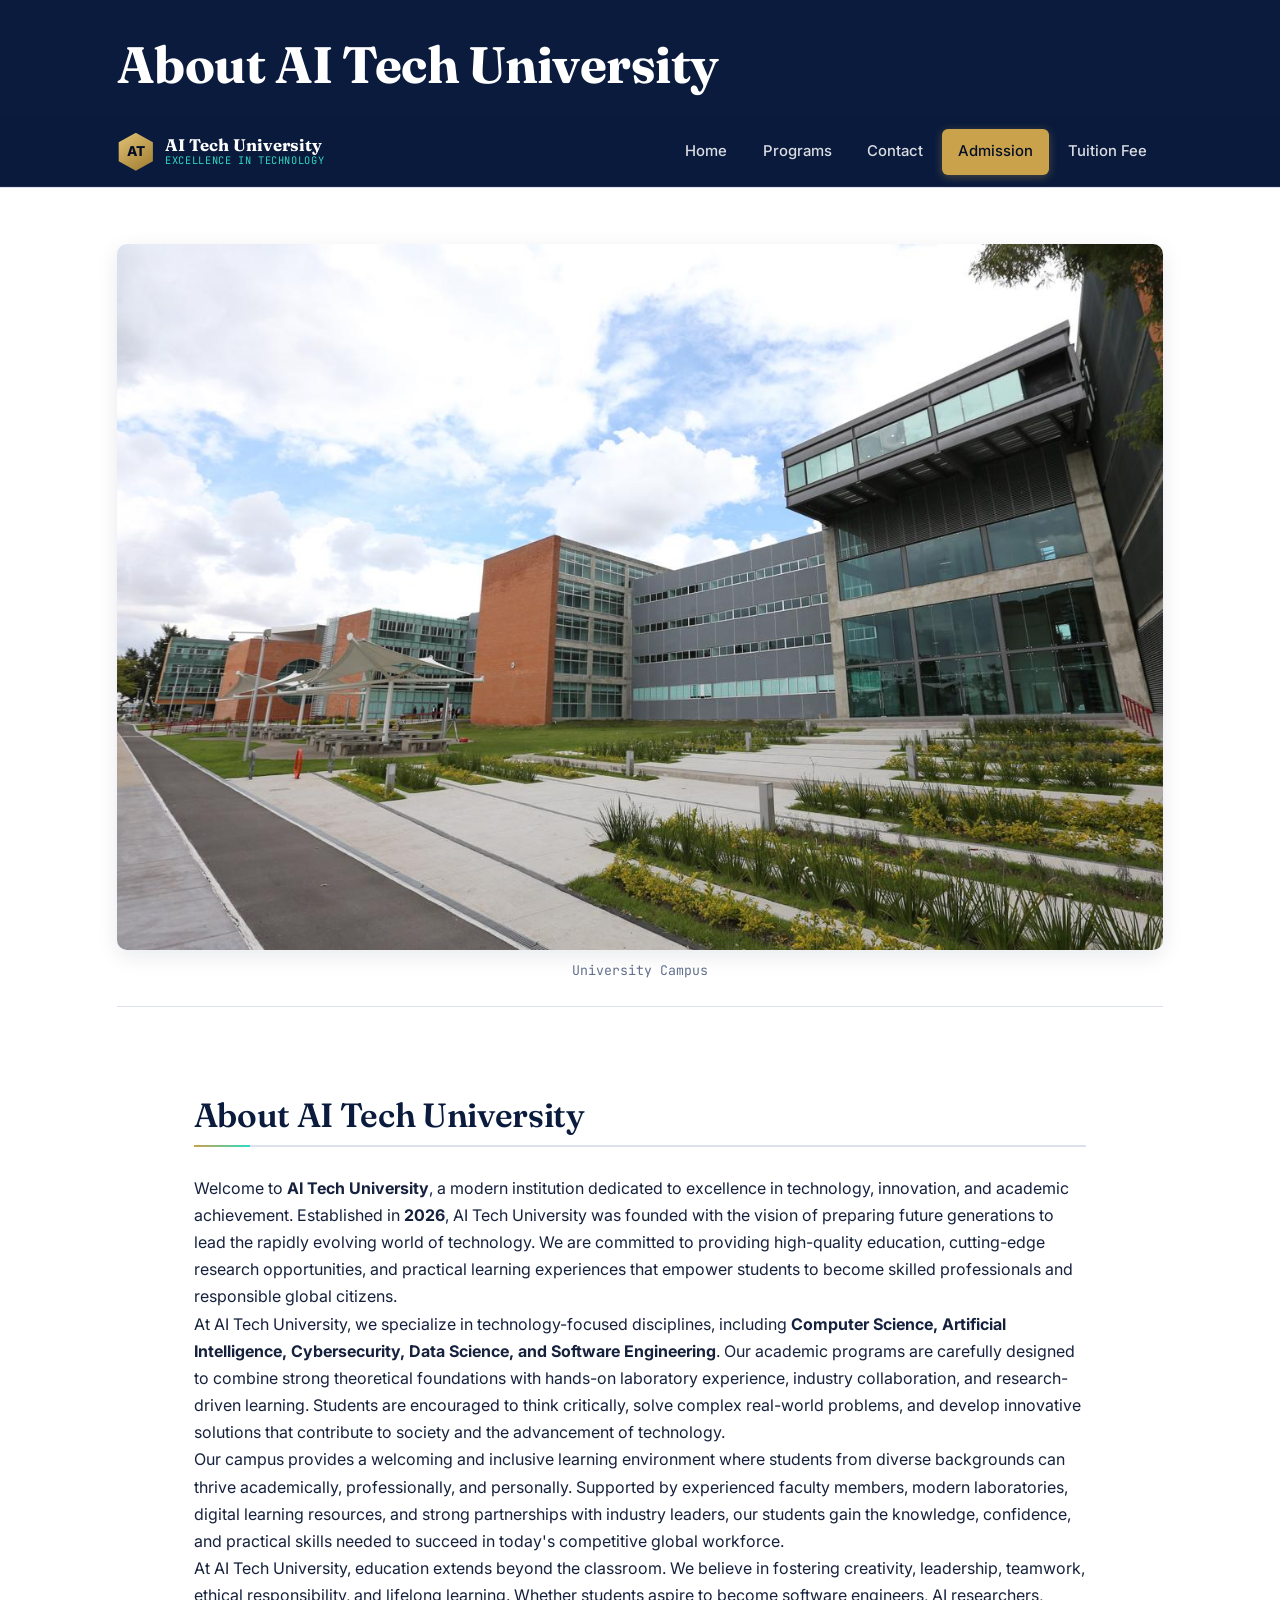
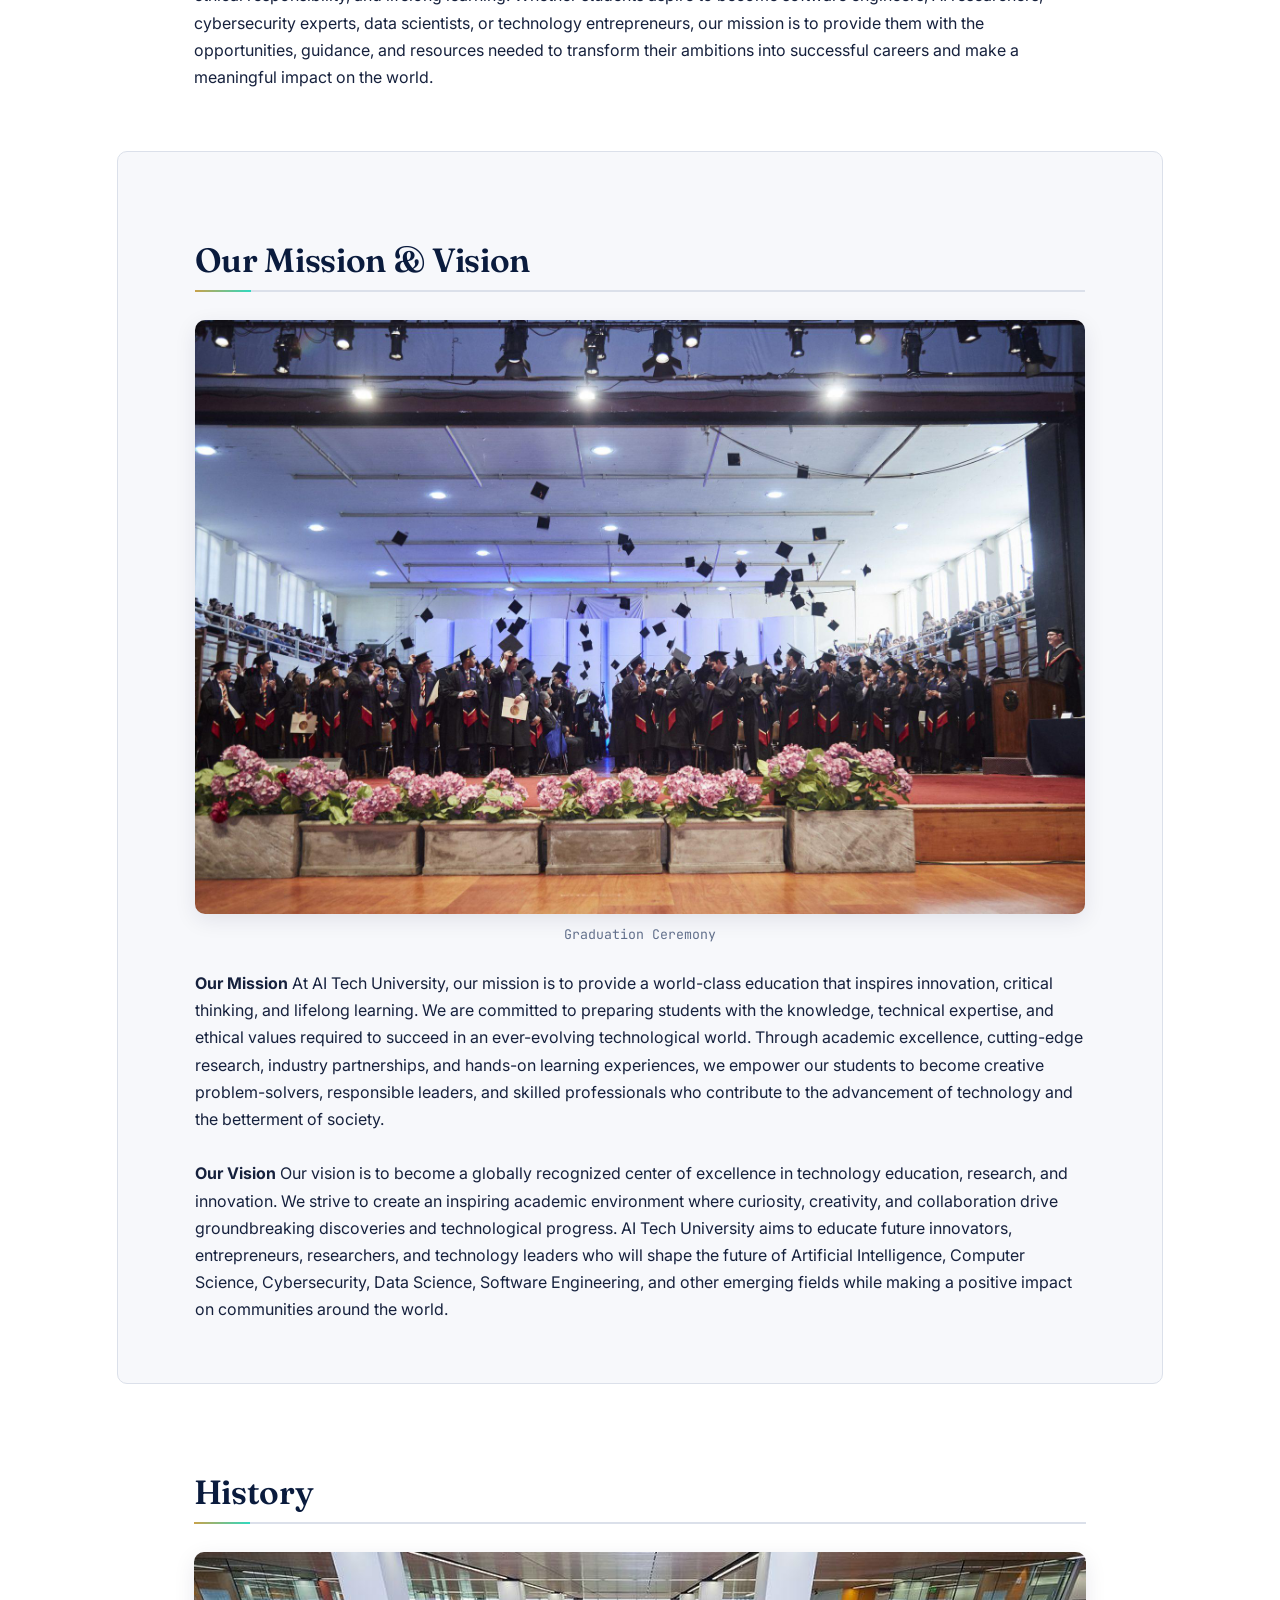
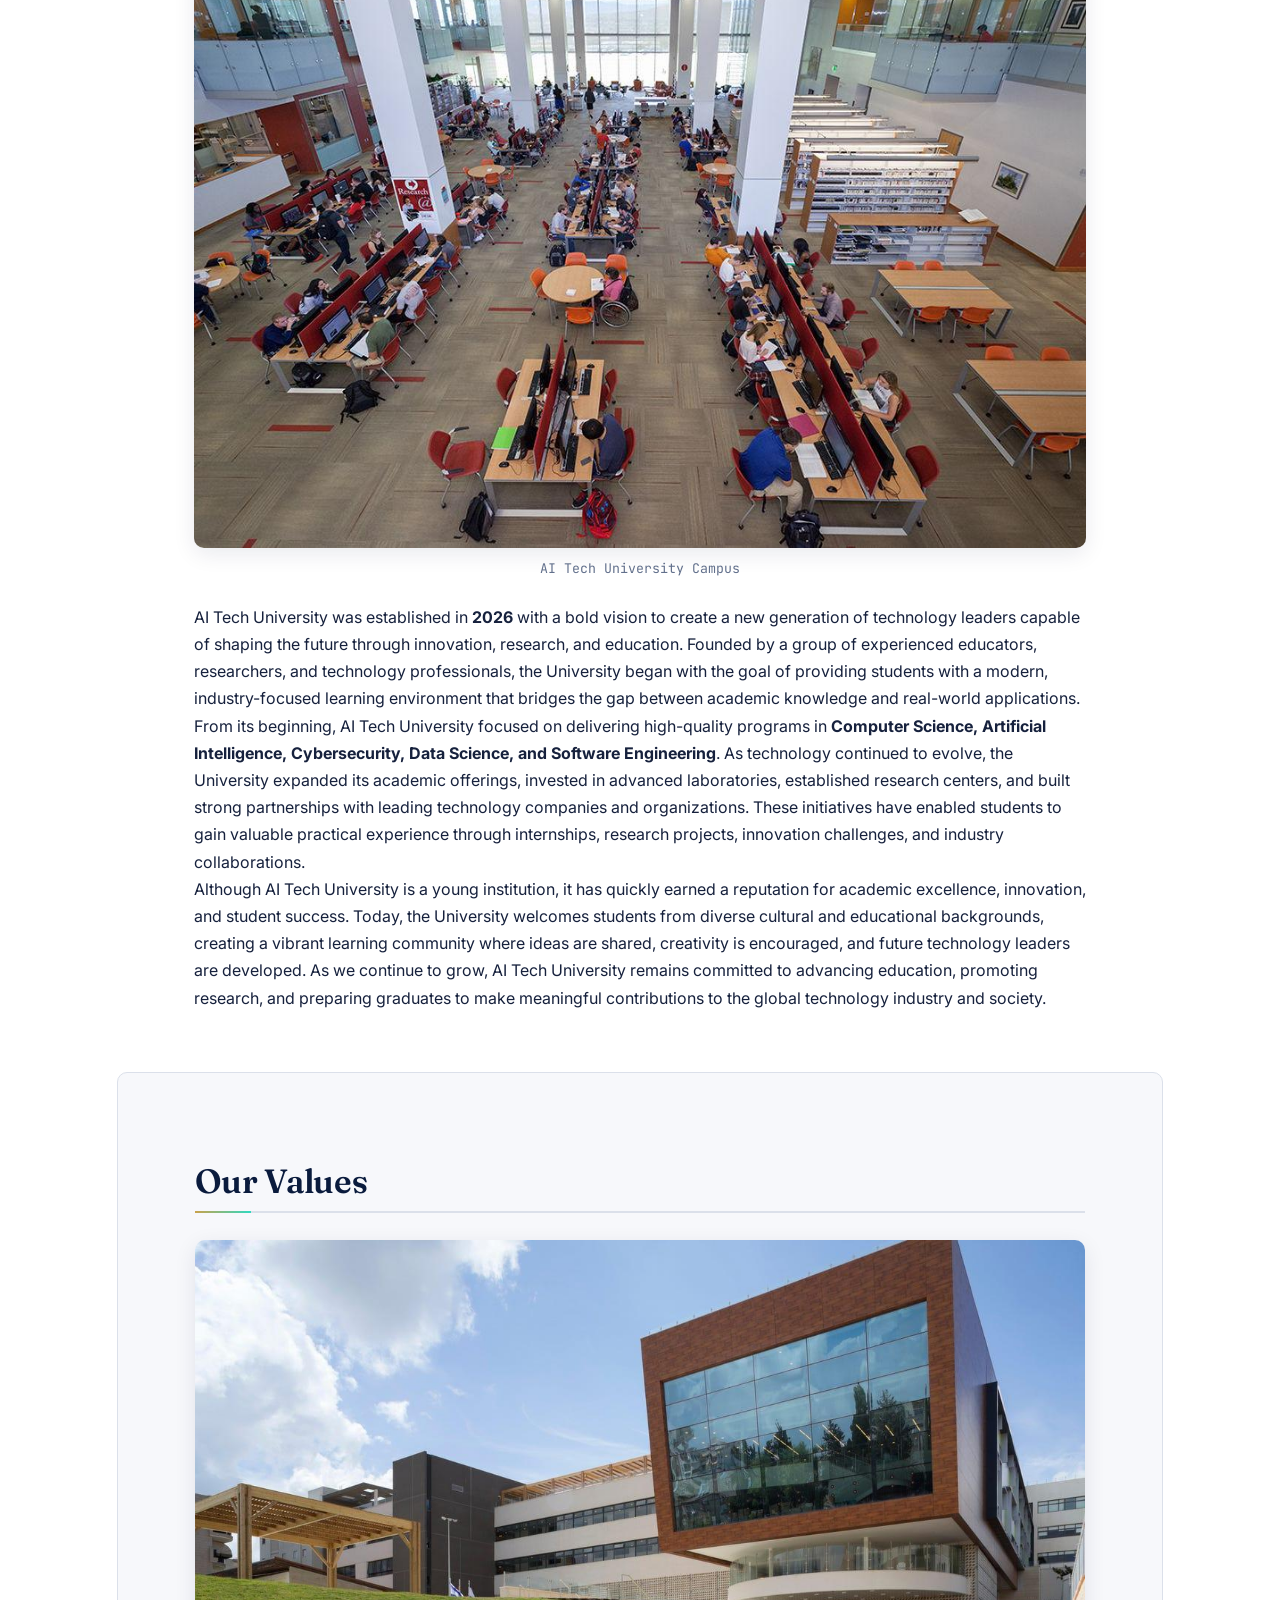
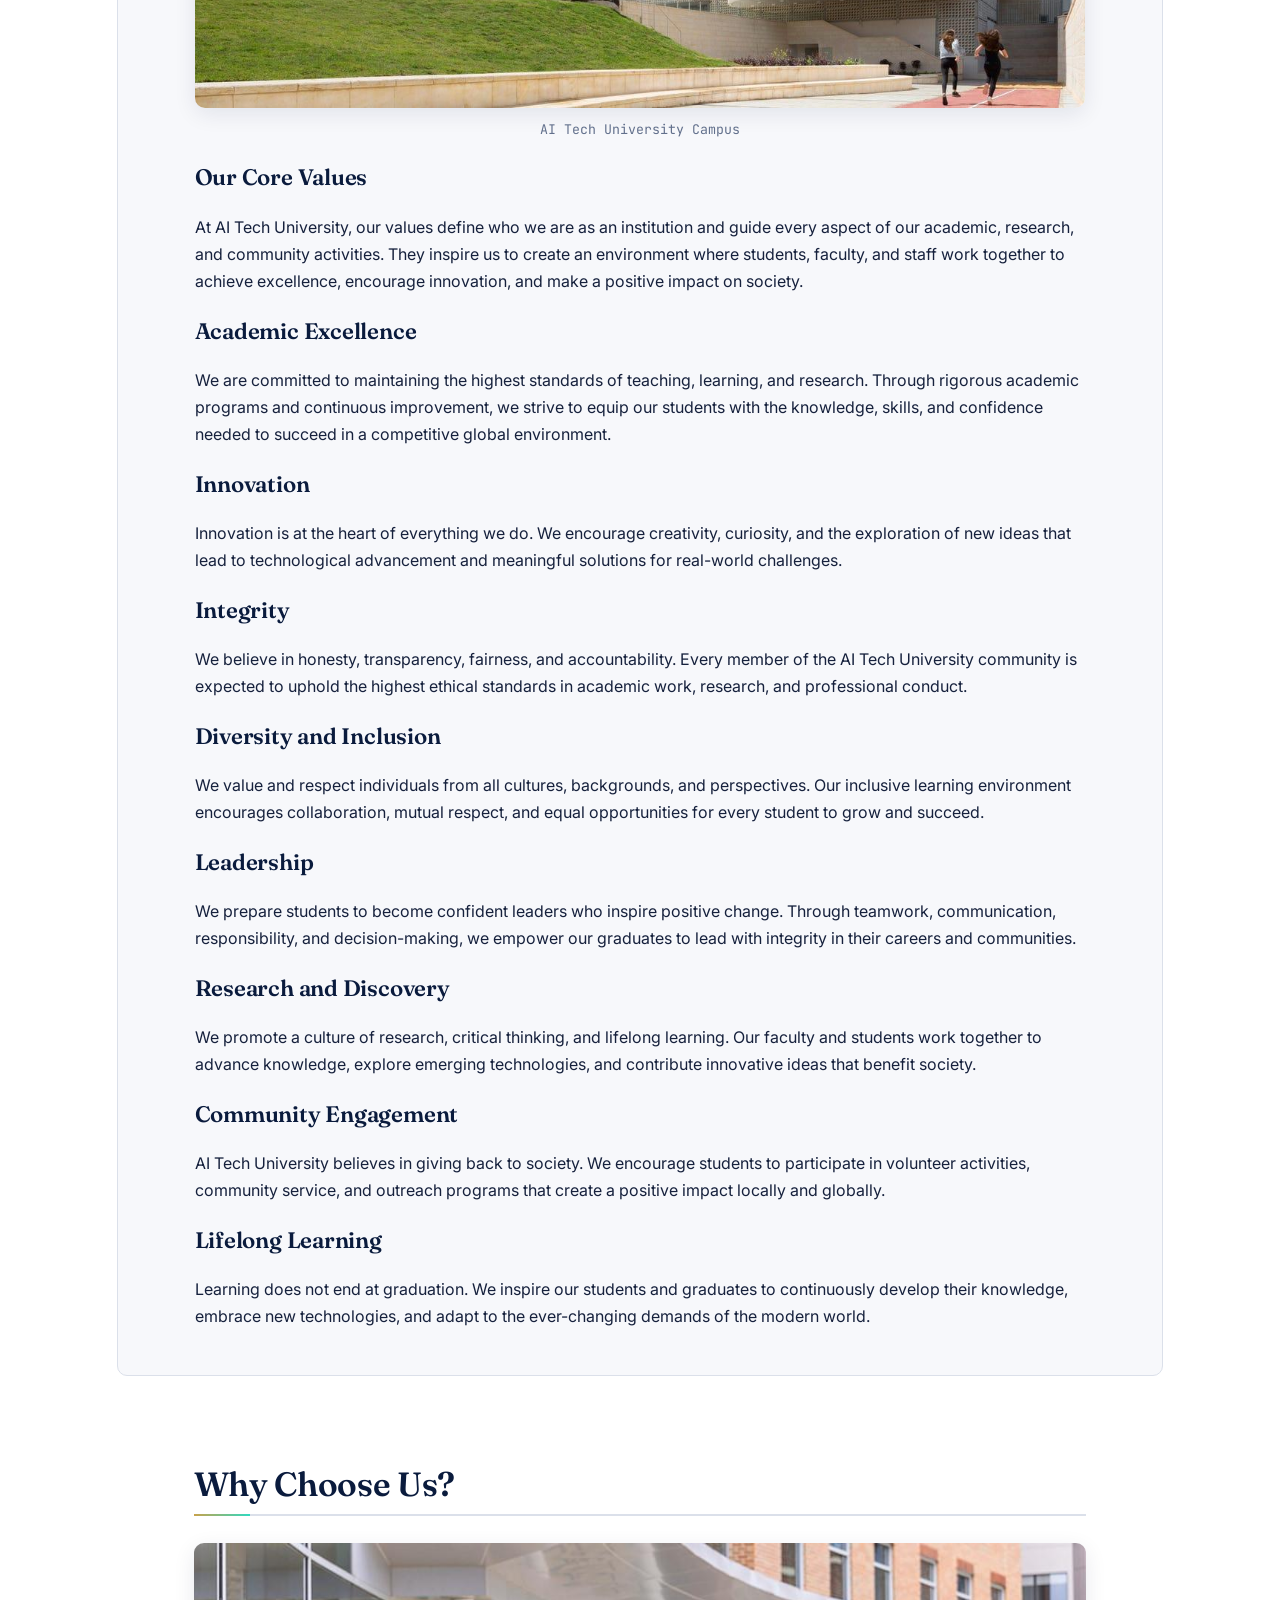
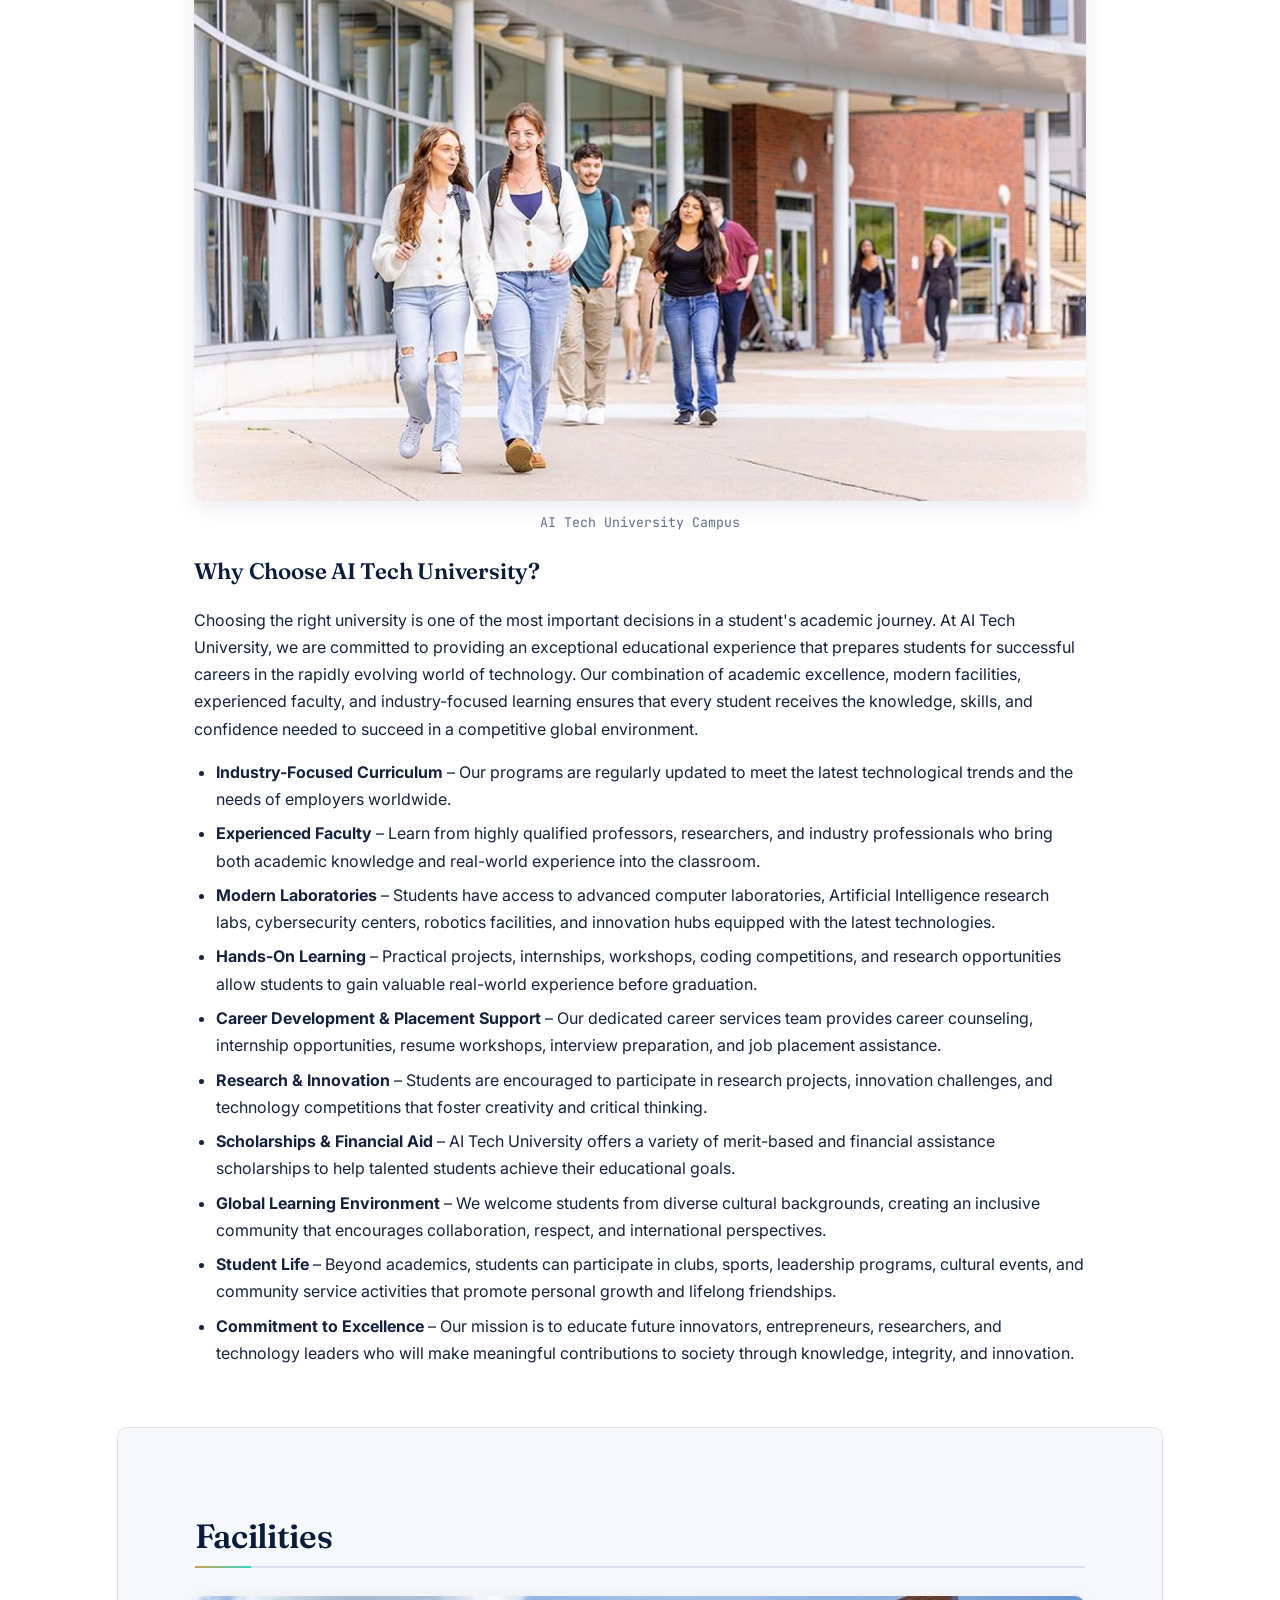
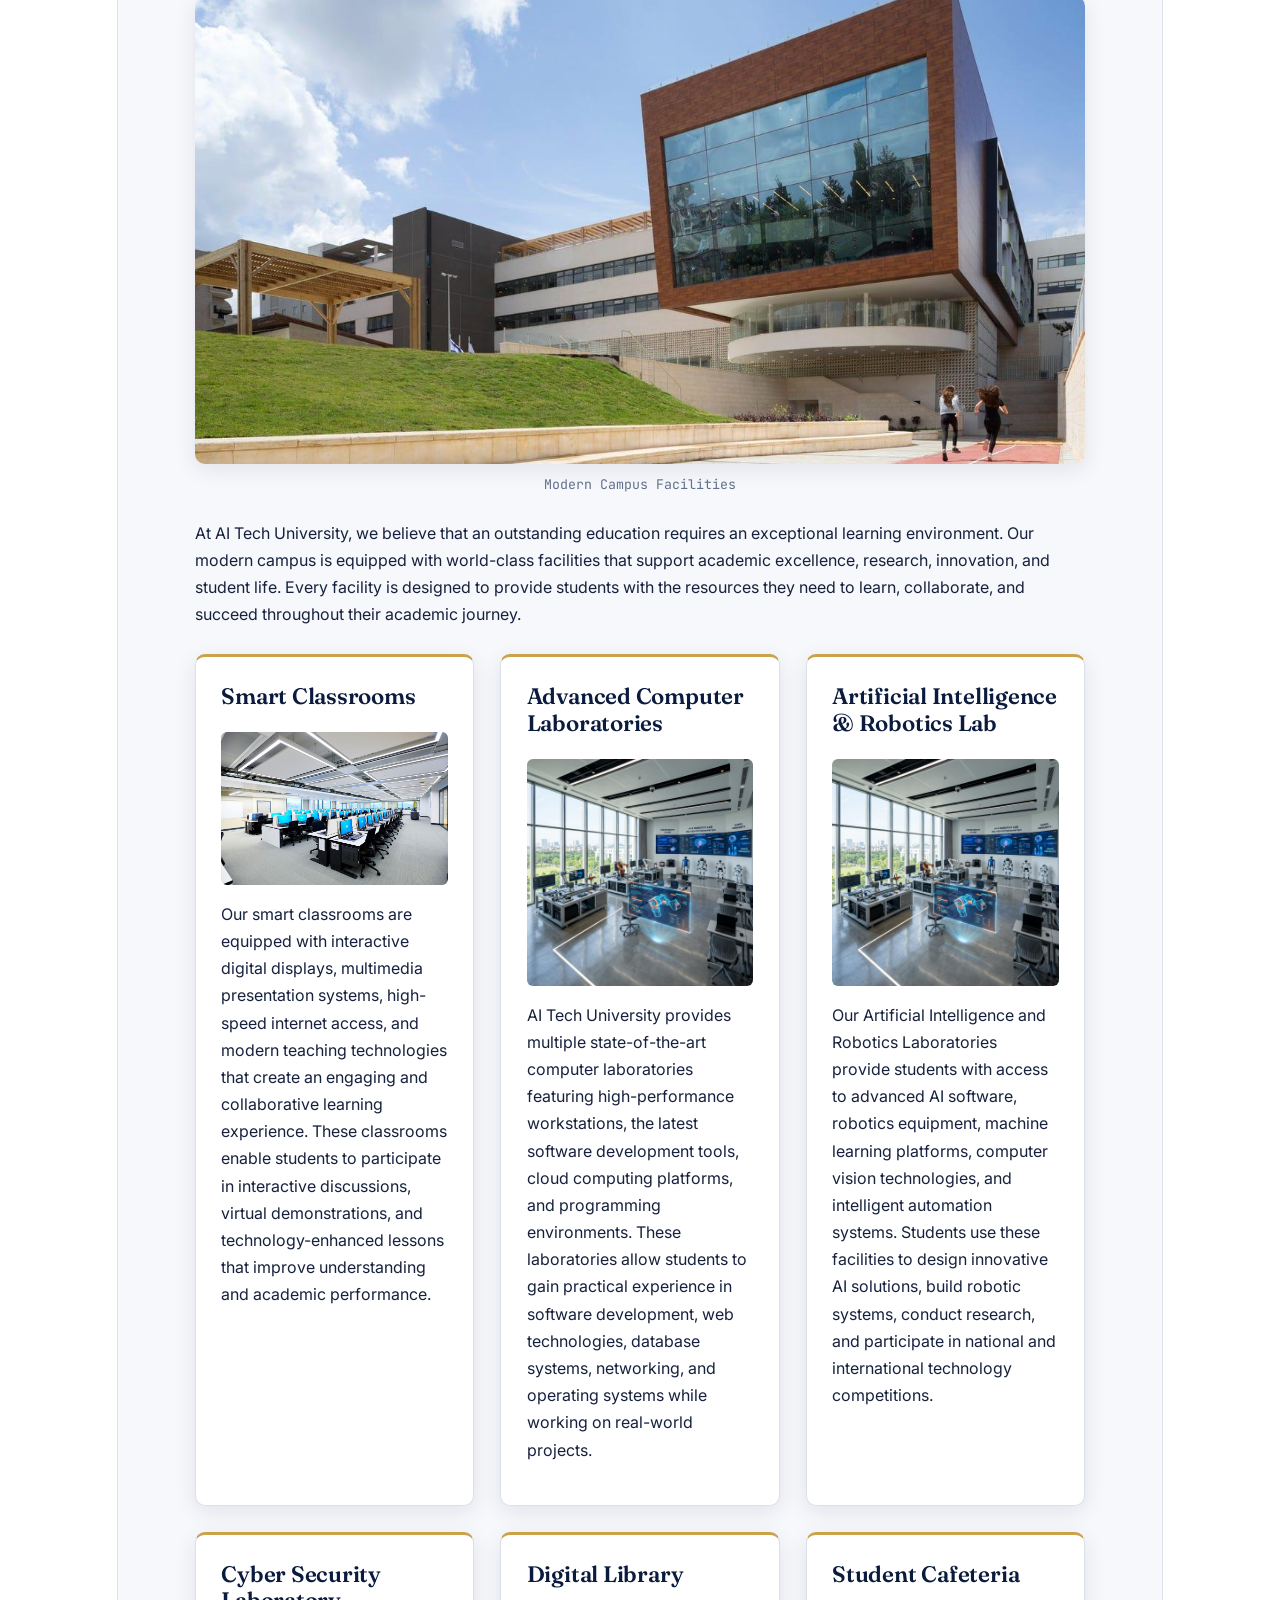
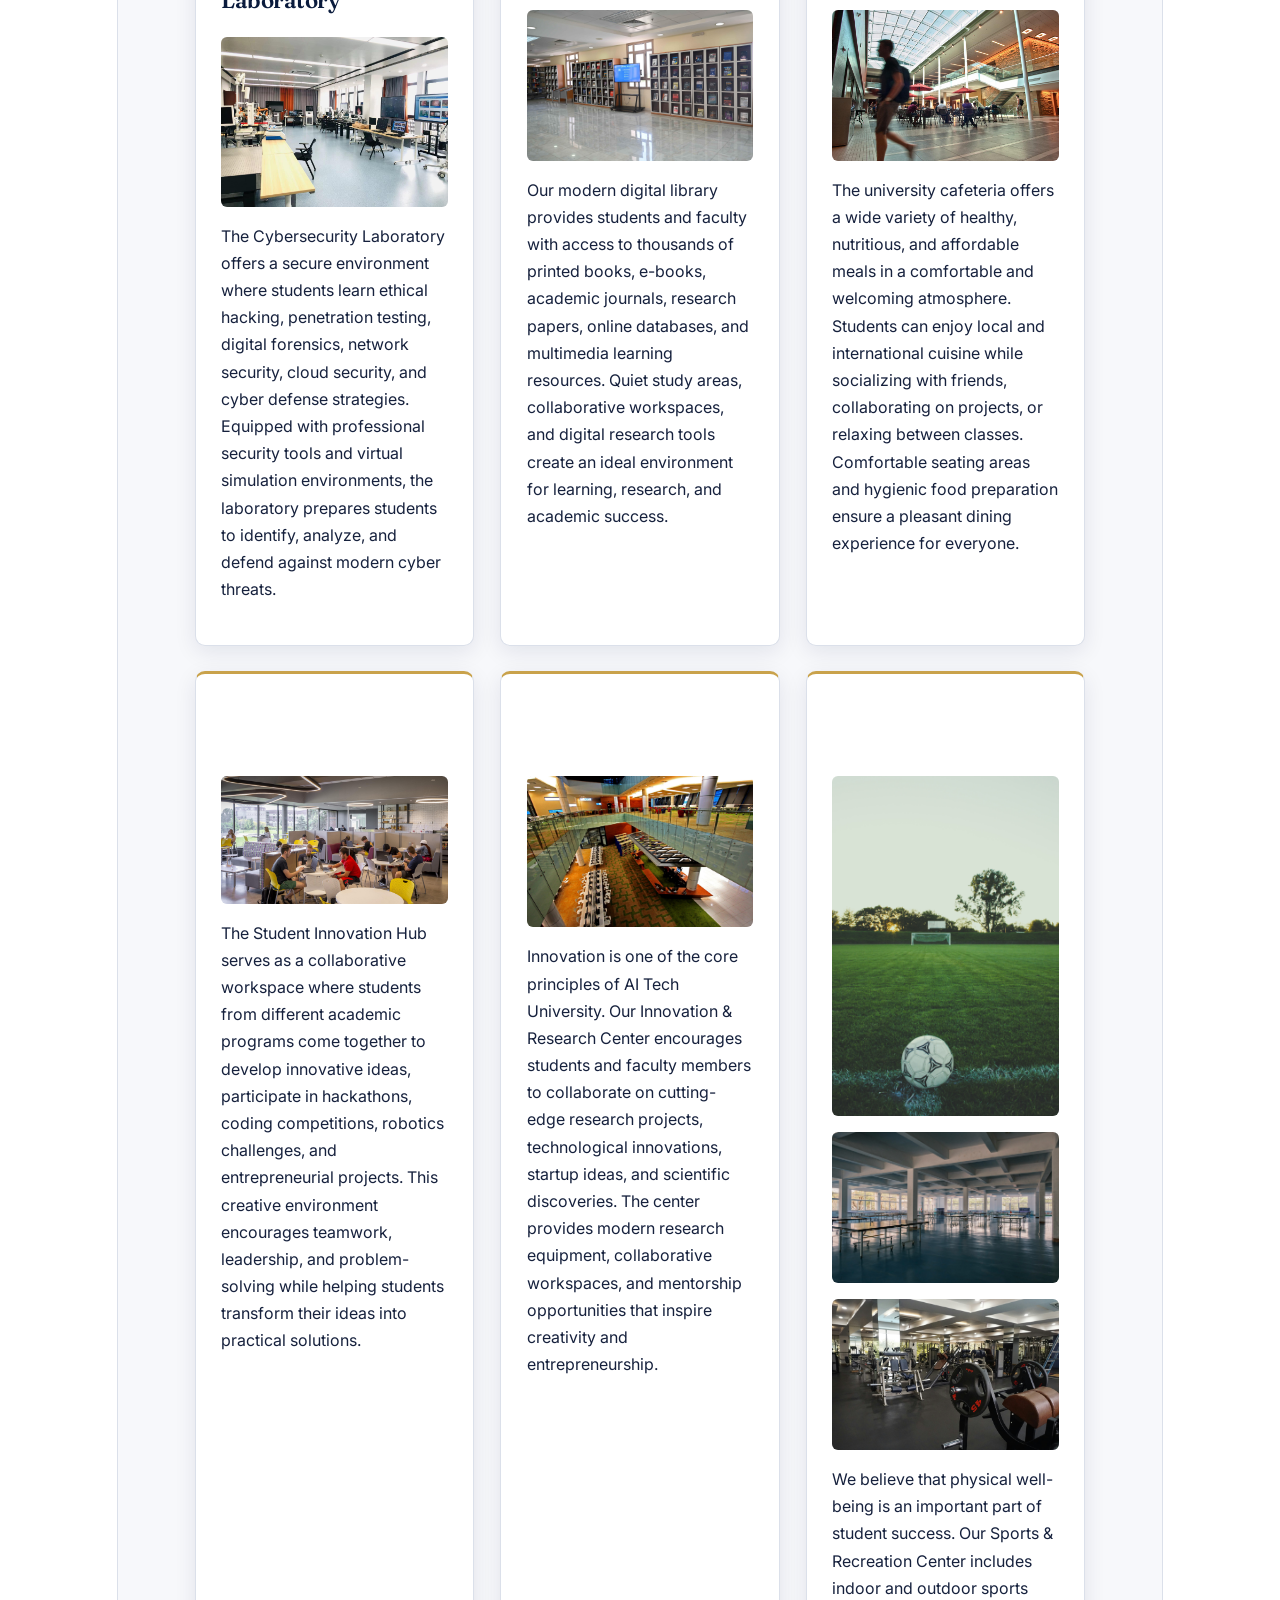
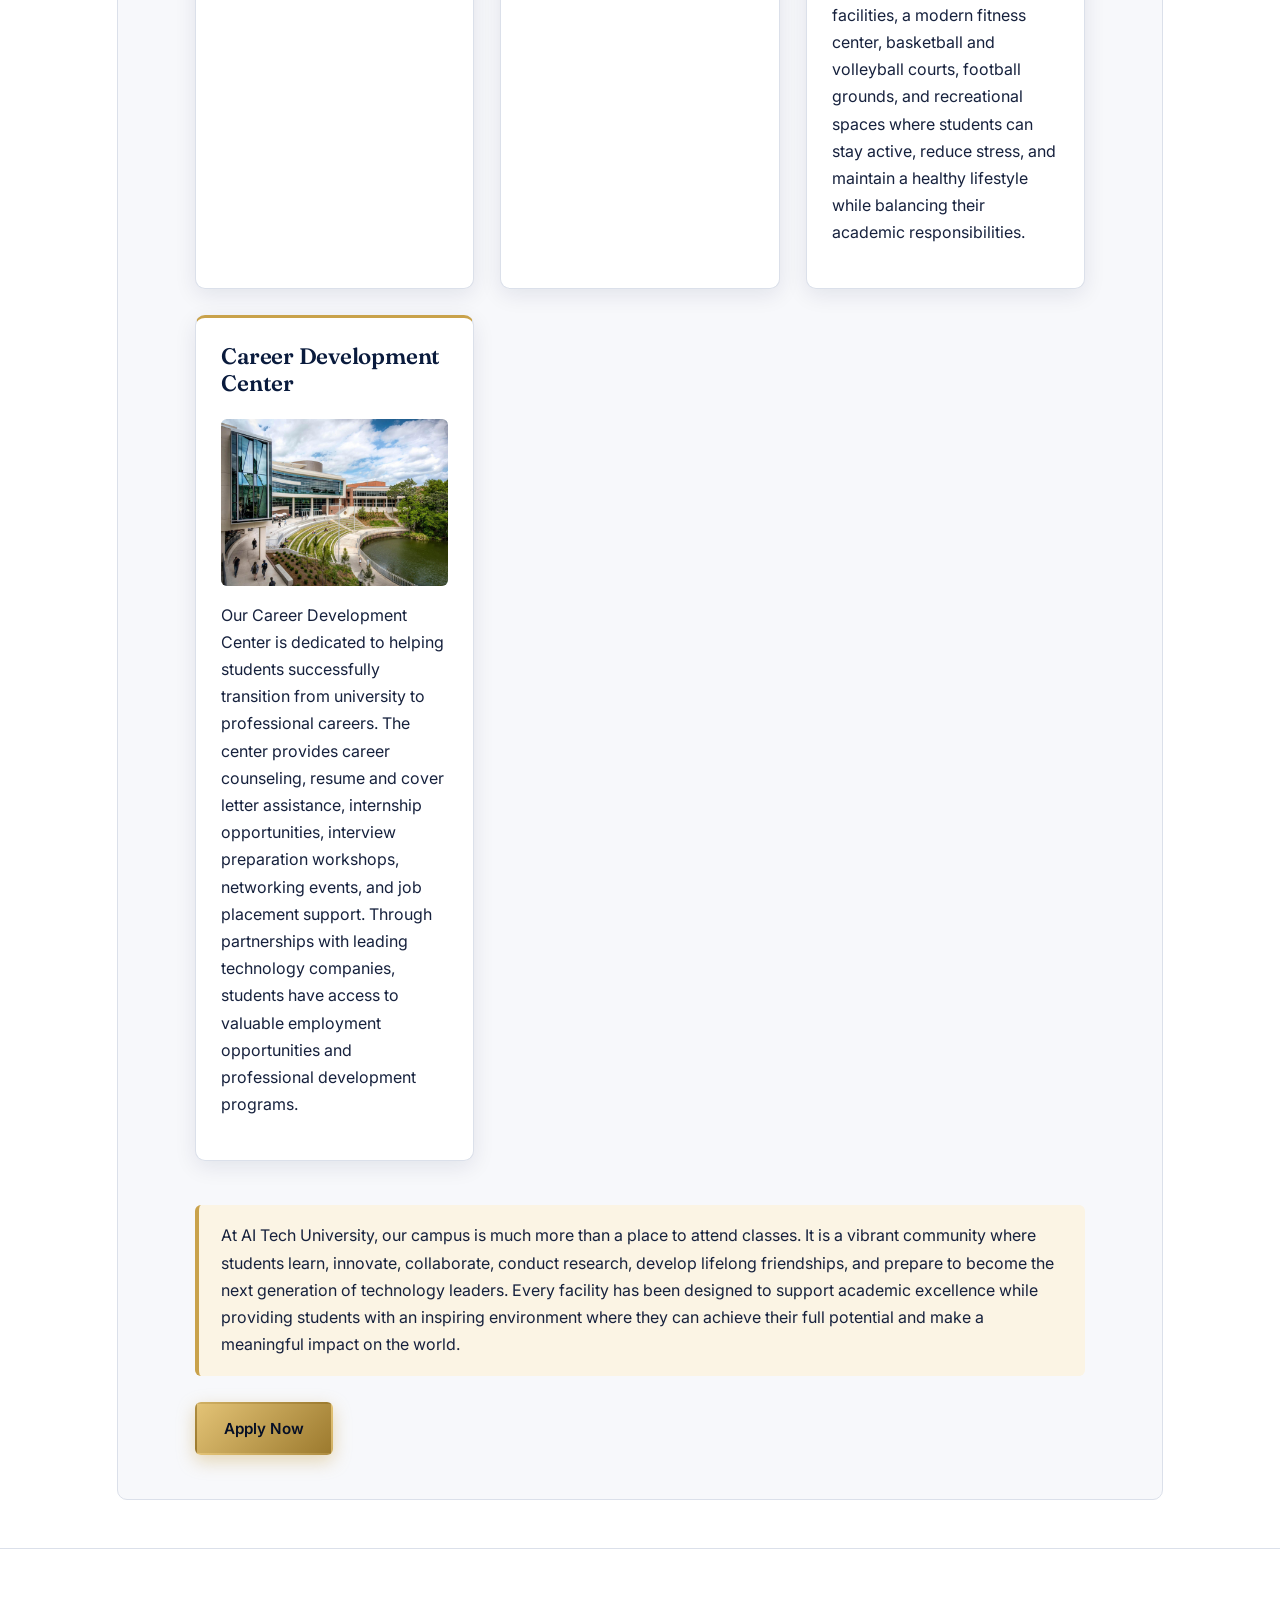
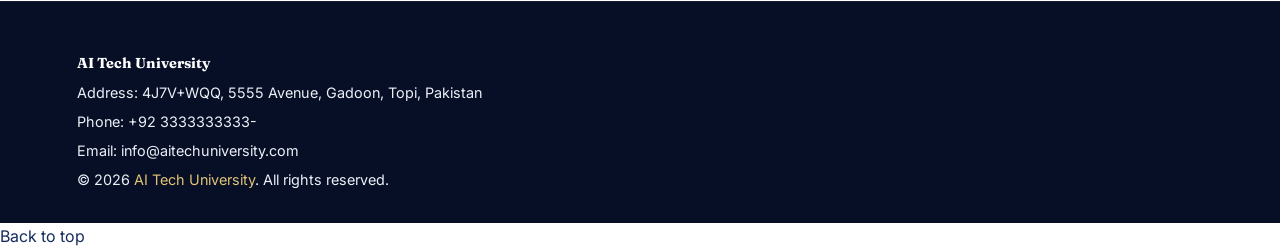
==== about.html @ 508f0009 "Initial AI Tech University website" ====
<!DOCTYPE html>
<html lang="en">
<head>
    <meta charset="UTF-8">
    <meta name="viewport" content="width=device-width, initial-scale=1.0">
    <title>About AI Tech University</title>
    <link rel="icon" href="logo.png">
    <link rel="stylesheet" href="main.css">
    <link rel="preconnect" href="https://fonts.googleapis.com">
</head>
<body id="top">
<header class="site-header">
    <h1>
     About AI Tech University
    </h1>
    <nav class="navbar">
     <ul class="nav-links">
        <li><a href="index.html">Home</a></li>
        <li><a href="programs.html">Programs</a></li>
        <li><a href="contact.html">Contact</a></li>
        <li><a href="admission.html">Admission</a></li>
        <li><a href="tuitionfee.html">Tuition Fee</a></li>
    </ul>
    </nav>
    </header>
    <hr>
    <main>
        <figure class="img-card">
    <img src="img/about1.jpg" alt="About AI Tech University" width="600" height="400" loading="lazy">
    <figcaption>University Campus</figcaption>
    </figure>
    <hr>
<section class="about-section">
    <h2>About AI Tech University</h2>
    <p>
Welcome to <strong>AI Tech University</strong>, a modern institution dedicated to excellence in technology, innovation, and academic achievement. Established in <strong>2026</strong>, AI Tech University was founded with the vision of preparing future generations to lead the rapidly evolving world of technology. We are committed to providing high-quality education, cutting-edge research opportunities, and practical learning experiences that empower students to become skilled professionals and responsible global citizens.
<br>
At AI Tech University, we specialize in technology-focused disciplines, including <strong>Computer Science, Artificial Intelligence, Cybersecurity, Data Science, and Software Engineering</strong>. Our academic programs are carefully designed to combine strong theoretical foundations with hands-on laboratory experience, industry collaboration, and research-driven learning. Students are encouraged to think critically, solve complex real-world problems, and develop innovative solutions that contribute to society and the advancement of technology.
<br>
Our campus provides a welcoming and inclusive learning environment where students from diverse backgrounds can thrive academically, professionally, and personally. Supported by experienced faculty members, modern laboratories, digital learning resources, and strong partnerships with industry leaders, our students gain the knowledge, confidence, and practical skills needed to succeed in today's competitive global workforce.
<br>
At AI Tech University, education extends beyond the classroom. We believe in fostering creativity, leadership, teamwork, ethical responsibility, and lifelong learning. Whether students aspire to become software engineers, AI researchers, cybersecurity experts, data scientists, or technology entrepreneurs, our mission is to provide them with the opportunities, guidance, and resources needed to transform their ambitions into successful careers and make a meaningful impact on the world.

    </p>
</section>
<section class="about-section alt">
<h2>Our Mission & Vision</h2>
<figure class="img-card">
    <img src="img/about5.jpg" alt="Mission&Vision Image" width="600" height="400" loading="lazy">
    <figcaption>Graduation Ceremony</figcaption>
</figure>
<p>


<strong>Our Mission</strong>

At AI Tech University, our mission is to provide a world-class education that inspires innovation, critical thinking, and lifelong learning. We are committed to preparing students with the knowledge, technical expertise, and ethical values required to succeed in an ever-evolving technological world. Through academic excellence, cutting-edge research, industry partnerships, and hands-on learning experiences, we empower our students to become creative problem-solvers, responsible leaders, and skilled professionals who contribute to the advancement of technology and the betterment of society.
<br>
<br>

<strong>Our Vision</strong>

Our vision is to become a globally recognized center of excellence in technology education, research, and innovation. We strive to create an inspiring academic environment where curiosity, creativity, and collaboration drive groundbreaking discoveries and technological progress. AI Tech University aims to educate future innovators, entrepreneurs, researchers, and technology leaders who will shape the future of Artificial Intelligence, Computer Science, Cybersecurity, Data Science, Software Engineering, and other emerging fields while making a positive impact on communities around the world.

</p>
</section><section class="about-section"><h2>History</h2>
<figure class="img-card">
    <img src="img/about2.jpg" alt="History Image" width="600" height="400" loading="lazy">
    <figcaption>AI Tech University Campus</figcaption>
</figure>
<p>

AI Tech University was established in <strong>2026</strong> with a bold vision to create a new generation of technology leaders capable of shaping the future through innovation, research, and education. Founded by a group of experienced educators, researchers, and technology professionals, the University began with the goal of providing students with a modern, industry-focused learning environment that bridges the gap between academic knowledge and real-world applications.
<br>
From its beginning, AI Tech University focused on delivering high-quality programs in <strong>Computer Science, Artificial Intelligence, Cybersecurity, Data Science, and Software Engineering</strong>. As technology continued to evolve, the University expanded its academic offerings, invested in advanced laboratories, established research centers, and built strong partnerships with leading technology companies and organizations. These initiatives have enabled students to gain valuable practical experience through internships, research projects, innovation challenges, and industry collaborations.
<br>
Although AI Tech University is a young institution, it has quickly earned a reputation for academic excellence, innovation, and student success. Today, the University welcomes students from diverse cultural and educational backgrounds, creating a vibrant learning community where ideas are shared, creativity is encouraged, and future technology leaders are developed. As we continue to grow, AI Tech University remains committed to advancing education, promoting research, and preparing graduates to make meaningful contributions to the global technology industry and society.
</p>
</section><section class="about-section alt"><h2>Our Values</h2>
<figure class="img-card">
    <img src="img/about3.jpg" alt="Values Image" width="600" height="400" loading="lazy">
    <figcaption>AI Tech University Campus</figcaption>
</figure>
    <h3>Our Core Values</h3>

At AI Tech University, our values define who we are as an institution and guide every aspect of our academic, research, and community activities. They inspire us to create an environment where students, faculty, and staff work together to achieve excellence, encourage innovation, and make a positive impact on society.

    <h3>Academic Excellence</h3>

We are committed to maintaining the highest standards of teaching, learning, and research. Through rigorous academic programs and continuous improvement, we strive to equip our students with the knowledge, skills, and confidence needed to succeed in a competitive global environment.

<h3>Innovation</h3>

Innovation is at the heart of everything we do. We encourage creativity, curiosity, and the exploration of new ideas that lead to technological advancement and meaningful solutions for real-world challenges.

<h3>Integrity</h3>

We believe in honesty, transparency, fairness, and accountability. Every member of the AI Tech University community is expected to uphold the highest ethical standards in academic work, research, and professional conduct.

<h3>Diversity and Inclusion</h3>

We value and respect individuals from all cultures, backgrounds, and perspectives. Our inclusive learning environment encourages collaboration, mutual respect, and equal opportunities for every student to grow and succeed.

<h3>Leadership</h3>

We prepare students to become confident leaders who inspire positive change. Through teamwork, communication, responsibility, and decision-making, we empower our graduates to lead with integrity in their careers and communities.

<h3>Research and Discovery</h3>

We promote a culture of research, critical thinking, and lifelong learning. Our faculty and students work together to advance knowledge, explore emerging technologies, and contribute innovative ideas that benefit society.

<h3>Community Engagement</h3>

AI Tech University believes in giving back to society. We encourage students to participate in volunteer activities, community service, and outreach programs that create a positive impact locally and globally.

<h3>Lifelong Learning</h3>

Learning does not end at graduation. We inspire our students and graduates to continuously develop their knowledge, embrace new technologies, and adapt to the ever-changing demands of the modern world.
</section><section class="about-section"><h2>Why Choose Us?</h2>
<figure class="img-card">
    <img src="img/about.jpg" alt="Why Choose Us Image" width="600" height="400" loading="lazy">
    <figcaption>AI Tech University Campus</figcaption>
</figure>

    <h3>Why Choose AI Tech University?</h3>

Choosing the right university is one of the most important decisions in a student's academic journey. At AI Tech University, we are committed to providing an exceptional educational experience that prepares students for successful careers in the rapidly evolving world of technology. Our combination of academic excellence, modern facilities, experienced faculty, and industry-focused learning ensures that every student receives the knowledge, skills, and confidence needed to succeed in a competitive global environment.
<ul>
    <li><strong>Industry-Focused Curriculum</strong> – Our programs are regularly updated to meet the latest technological trends and the needs of employers worldwide.</li>
    <li><strong>Experienced Faculty</strong> – Learn from highly qualified professors, researchers, and industry professionals who bring both academic knowledge and real-world experience into the classroom.</li>
    <li><strong>Modern Laboratories</strong> – Students have access to advanced computer laboratories, Artificial Intelligence research labs, cybersecurity centers, robotics facilities, and innovation hubs equipped with the latest technologies.</li>

    <li><strong>Hands-On Learning</strong> – Practical projects, internships, workshops, coding competitions, and research opportunities allow students to gain valuable real-world experience before graduation.</li>

    <li><strong>Career Development & Placement Support</strong> – Our dedicated career services team provides career counseling, internship opportunities, resume workshops, interview preparation, and job placement assistance.</li>

    <li><strong>Research & Innovation</strong> – Students are encouraged to participate in research projects, innovation challenges, and technology competitions that foster creativity and critical thinking.</li>

    <li><strong>Scholarships & Financial Aid</strong> – AI Tech University offers a variety of merit-based and financial assistance scholarships to help talented students achieve their educational goals.</li>

    <li><strong>Global Learning Environment</strong> – We welcome students from diverse cultural backgrounds, creating an inclusive community that encourages collaboration, respect, and international perspectives.</li>

    <li><strong>Student Life</strong> – Beyond academics, students can participate in clubs, sports, leadership programs, cultural events, and community service activities that promote personal growth and lifelong friendships.</li>

    <li><strong>Commitment to Excellence</strong> – Our mission is to educate future innovators, entrepreneurs, researchers, and technology leaders who will make meaningful contributions to society through knowledge, integrity, and innovation.</li>
</ul>

</section><section class="about-section alt"><h2>Facilities</h2>
<figure class="img-card">
    <img src="img/about3.jpg" alt="University Facilities" width="600" height="400" loading="lazy">
    <figcaption>Modern Campus Facilities</figcaption>
</figure>
<p>
At AI Tech University, we believe that an outstanding education requires an exceptional learning environment. Our modern campus is equipped with world-class facilities that support academic excellence, research, innovation, and student life. Every facility is designed to provide students with the resources they need to learn, collaborate, and succeed throughout their academic journey.</p>
<div class="facility-grid">
<div class="facility-card">
<h3>Smart Classrooms</h3>
<img src="image/f1.jpg" alt="Smart Classrooms" width="500" height="333" loading="lazy">
<p>
Our smart classrooms are equipped with interactive digital displays, multimedia presentation systems, high-speed internet access, and modern teaching technologies that create an engaging and collaborative learning experience. These classrooms enable students to participate in interactive discussions, virtual demonstrations, and technology-enhanced lessons that improve understanding and academic performance.
</p>
</div>
<div class="facility-card">
<h3>Advanced Computer Laboratories</h3>
<img src="image/f3.jpg" alt="Advanced Computer Laboratories" width="500" height="333" loading="lazy">
<p>
    AI Tech University provides multiple state-of-the-art computer laboratories featuring high-performance workstations, the latest software development tools, cloud computing platforms, and programming environments. These laboratories allow students to gain practical experience in software development, web technologies, database systems, networking, and operating systems while working on real-world projects.
</p>
</div>
<div class="facility-card">
<h3>Artificial Intelligence &amp; Robotics Lab</h3>
<img src="image/f3.jpg" alt="Artificial Intelligence & Robotics Lab" width="500" height="333" loading="lazy">
<p>
    Our Artificial Intelligence and Robotics Laboratories provide students with access to advanced AI software, robotics equipment, machine learning platforms, computer vision technologies, and intelligent automation systems. Students use these facilities to design innovative AI solutions, build robotic systems, conduct research, and participate in national and international technology competitions.
</p>
</div>
<div class="facility-card">
<h3>Cyber Security Laboratory</h3>
<img src="image/f7.jpg" alt="Cyber Security Laboratory" width="500" height="333" loading="lazy">
<p>
    The Cybersecurity Laboratory offers a secure environment where students learn ethical hacking, penetration testing, digital forensics, network security, cloud security, and cyber defense strategies. Equipped with professional security tools and virtual simulation environments, the laboratory prepares students to identify, analyze, and defend against modern cyber threats.
</p>
</div>
<div class="facility-card">
<h3>Digital Library</h3>
<img src="image/f6.jpg" alt="Digital Library" width="500" height="333" loading="lazy">
<p>
    Our modern digital library provides students and faculty with access to thousands of printed books, e-books, academic journals, research papers, online databases, and multimedia learning resources. Quiet study areas, collaborative workspaces, and digital research tools create an ideal environment for learning, research, and academic success.
</p>
</div>
<div class="facility-card">
<h3>Student Cafeteria</h3>
<img src="image/f8.jpg" alt="Student Cafeteria" width="500"
height="333" loading="lazy">
<p>
    The university cafeteria offers a wide variety of healthy, nutritious, and affordable meals in a comfortable and welcoming atmosphere. Students can enjoy local and international cuisine while socializing with friends, collaborating on projects, or relaxing between classes. Comfortable seating areas and hygienic food preparation ensure a pleasant dining experience for everyone.
</p>
</div>
<div class="facility-card">
<h3>Student Innovation Hub</h3>
<img src="image/f4.jpg" alt="Student Innovation Hub" width="500"
height="333" loading="lazy">
<p>
    The Student Innovation Hub serves as a collaborative workspace where students from different academic programs come together to develop innovative ideas, participate in hackathons, coding competitions, robotics challenges, and entrepreneurial projects. This creative environment encourages teamwork, leadership, and problem-solving while helping students transform their ideas into practical solutions.
</p>
</div>
<div class="facility-card">
<h3>Innovation & Research Hub</h3>
<img src="image/f2.jpg" alt="Innovation & Research Hub" width="500"
height="333" loading="lazy">
<p>
    Innovation is one of the core principles of AI Tech University. Our Innovation & Research Center encourages students and faculty members to collaborate on cutting-edge research projects, technological innovations, startup ideas, and scientific discoveries. The center provides modern research equipment, collaborative workspaces, and mentorship opportunities that inspire creativity and entrepreneurship.
</p>
</div>
<div class="facility-card">
<h3>Sports & Recreation Center</h3>
<img src="image/football.jpg" alt="Sports & Recreation Center - Indoor Courts" width="400" height="225" loading="lazy">
<img src="image/gym.jpg" alt="Sports & Recreation Center - Fitness Area" width="400" height="225" loading="lazy">
<img src="image/swim.jpg" alt="Sports & Recreation Center" width="400" height="225" loading="lazy">
<p>
    We believe that physical well-being is an important part of student success. Our Sports & Recreation Center includes indoor and outdoor sports facilities, a modern fitness center, basketball and volleyball courts, football grounds, and recreational spaces where students can stay active, reduce stress, and maintain a healthy lifestyle while balancing their academic responsibilities.
</p>
</div>
<div class="facility-card">
<h3>
    Career Development Center
</h3>
<img src="image/f5.jpg" alt="Career Development Center" width="500" height="333" loading="lazy">
<p>
    Our Career Development Center is dedicated to helping students successfully transition from university to professional careers. The center provides career counseling, resume and cover letter assistance, internship opportunities, interview preparation workshops, networking events, and job placement support. Through partnerships with leading technology companies, students have access to valuable employment opportunities and professional development programs.
</p>
</div>
</div>
<p class="facilities-closing">
At AI Tech University, our campus is much more than a place to attend classes. It is a vibrant community where students learn, innovate, collaborate, conduct research, develop lifelong friendships, and prepare to become the next generation of technology leaders. Every facility has been designed to support academic excellence while providing students with an inspiring environment where they can achieve their full potential and make a meaningful impact on the world.
</p>
<a href="admission.html" class="btn btn-primary">Apply Now</a>
</section></main>
<hr>
<footer class="site-footer">
        <p><strong>AI Tech University</strong></p>

        <p>Address: 4J7V+WQQ, 5555 Avenue, Gadoon, Topi, Pakistan</p>
        <p>Phone: +92 3333333333-</p>
        <p>Email: info@aitechuniversity.com</p>
        <p>&copy; 2026 <a href="about.html" target="_blank">AI Tech University</a>. All rights reserved.</p>
    </footer>
    <a href="#top">Back to top</a>
    <script src="script.js"></script>
</body>
</html>
---- main.css ----
/* ═══════════════════════════════════════════════
   AI TECH UNIVERSITY — main.css
   Redesign pass: same classes, new visual language.
   Concept: "campus meets terminal" — an academic
   institution that happens to run on code. Deep ink
   navy + warm brass gold (credibility, tradition) with
   a single cool signal-teal accent (the "tech" voice),
   serif display type for gravitas + clean sans body +
   monospace for anything data/technical.
═══════════════════════════════════════════════ */

@import url('https://fonts.googleapis.com/css2?family=Fraunces:opsz,wght@9..144,500;9..144,600;9..144,700&family=Inter:wght@400;500;600;700;800&family=JetBrains+Mono:wght@400;500;600&display=swap');

/* ---------- Variables ---------- */
:root {
  --navy: #0A1B3D;
  --navy-mid: #142B5C;
  --navy-dark: #060F26;
  --gold: #C9A24B;
  --gold-bright: #E3C376;
  --gold-dark: #9C7A2E;
  --tech: #2FD9C0;
  --tech-dark: #1CA893;
  --white: #ffffff;
  --gray-50: #F7F8FB;
  --gray-100: #ECEFF6;
  --gray-200: #DBE0EA;
  --gray-500: #62708C;
  --gray-700: #313E5C;
  --text: #16213D;
  --radius: 10px;
  --radius-sm: 6px;
  --shadow: 0 6px 22px rgba(10, 27, 61, 0.09);
  --shadow-hover: 0 18px 40px rgba(10, 27, 61, 0.18);
  --transition: 0.25s cubic-bezier(.4, 0, .2, 1);
  --font-display: 'Fraunces', Georgia, serif;
  --font: 'Inter', system-ui, sans-serif;
  --font-mono: 'JetBrains Mono', 'SFMono-Regular', Menlo, monospace;
}

/* ---------- Reset ---------- */
* { box-sizing: border-box; }
html { scroll-behavior: smooth; }
body {
  margin: 0;
  font-family: var(--font);
  color: var(--text);
  background: var(--white);
  line-height: 1.7;
  font-size: 16px;
  -webkit-font-smoothing: antialiased;
}
img { max-width: 100%; height: auto; display: block; }
hr { border: none; border-top: 1px solid var(--gray-200); margin: 0; }
a { color: var(--navy-mid); text-decoration: none; transition: color var(--transition); }
a:hover { color: var(--tech-dark); }

h1, h2, h3, h4 {
  font-family: var(--font-display);
  color: var(--navy);
  line-height: 1.2;
  font-weight: 600;
  letter-spacing: -0.01em;
}
h1 { font-size: clamp(2.1rem, 4.4vw, 3.2rem); font-weight: 700; }
h2 {
  font-size: clamp(1.5rem, 3vw, 2.1rem);
  margin-top: 2.75rem;
  padding-bottom: 0.6rem;
  border-bottom: 2px solid var(--gray-200);
  position: relative;
}
h2::after {
  content: '';
  position: absolute;
  left: 0; bottom: -2px;
  width: 56px; height: 2px;
  background: linear-gradient(90deg, var(--gold), var(--tech));
}
h3 { font-size: clamp(1.15rem, 2.4vw, 1.4rem); }
h4 { font-size: 1.05rem; }

main, .site-form, footer, section, .cta-band { padding-left: 6vw; padding-right: 6vw; }
main { max-width: 1200px; margin: 0 auto; padding-top: 2rem; padding-bottom: 3rem; }
main > p, main > ul, main > ol { max-width: 900px; }

/* Keyboard focus visibility */
a:focus-visible, button:focus-visible, input:focus-visible, textarea:focus-visible {
  outline: 3px solid var(--tech);
  outline-offset: 2px;
}

/* ---------- Loading Screen ---------- */
#loading-screen {

 position: fixed;
    top:0;
    left:0;
    width:100vw;
    height:100vh;

    display:grid;
    place-items:center;
  transition: opacity 0.5s ease, visibility 0.5s ease;
    background:
    radial-gradient(circle at 20% 20%, rgba(47, 217, 192, 0.12), transparent 45%),
    linear-gradient(160deg, var(--navy-dark), var(--navy) 70%);
    z-index: 99999;
}
#loading-screen.hidden { opacity: 0; visibility: hidden; pointer-events: none; }
.loader { text-align: center; color: var(--white); }
.loader-logo {
  font-family: var(--font-display);
  font-size: 1.7rem; font-weight: 700; margin-bottom: 1.2rem;
  letter-spacing: 0.01em;
}
.loader-logo span { color: var(--gold-bright); }
.loader-spinner {
  width: 40px; height: 40px; margin: 0 auto;
  border: 3px solid rgba(255, 255, 255, 0.18);
  border-top-color: var(--tech);
  border-right-color: var(--gold);
  border-radius: 50%;
  animation: spin 0.9s linear infinite;
}
@keyframes spin { to { transform: rotate(360deg); } }

/* ---------- Scroll Progress Bar ---------- */
#progress-bar {
  position: fixed; top: 0; left: 0; height: 3px; width: 0%;
  background: linear-gradient(90deg, var(--gold), var(--tech));
  z-index: 3000; transition: width 0.1s ease;
}

/* ---------- Header / Navbar ---------- */
.site-header { background: var(--navy); color: var(--white); }
.navbar {
  position: sticky; top: 0; z-index: 1000;
  background: rgba(10, 27, 61, 0.92);
  backdrop-filter: blur(10px);
  -webkit-backdrop-filter: blur(10px);
  box-shadow: 0 1px 0 rgba(255, 255, 255, 0.06);
  border-bottom: 1px solid rgba(255, 255, 255, 0.06);
}
.navbar.scrolled { background: rgba(6, 15, 38, 0.96); }
.nav-inner {
  display: flex; align-items: center; justify-content: space-between;
  max-width: 1200px; margin: 0 auto;
  padding: 0.7rem 6vw;
}
.nav-logo { display: flex; align-items: center; gap: 0.65rem; color: var(--white); }
.nav-logo-icon {
  background: linear-gradient(145deg, var(--gold-bright), var(--gold-dark));
  color: var(--navy-dark);
  font-weight: 800; font-size: 0.85rem;
  width: 38px; height: 38px;
  clip-path: polygon(50% 0%, 95% 25%, 95% 75%, 50% 100%, 5% 75%, 5% 25%);
  display: flex; align-items: center; justify-content: center;
}
.nav-logo-text { display: flex; flex-direction: column; line-height: 1.15; }
.nav-logo-name { font-family: var(--font-display); font-weight: 700; font-size: 1.05rem; }
.nav-logo-sub { font-family: var(--font-mono); font-size: 0.65rem; letter-spacing: 0.06em; text-transform: uppercase; color: var(--tech); }

.nav-links {
  list-style: none; display: flex; gap: 0.2rem;
  margin: 0; padding: 0;
}
.nav-links li a {
  display: block; color: rgba(255, 255, 255, 0.85); padding: 0.65rem 1rem;
  border-radius: var(--radius-sm); font-weight: 500; font-size: 0.93rem;
  position: relative; transition: background var(--transition), color var(--transition);
}
.nav-links li a:hover { background: rgba(255, 255, 255, 0.08); color: var(--white); }
.nav-links li a.active { color: var(--white); background: rgba(255, 255, 255, 0.06); }
.nav-links li a.active::after {
  content: '';
  position: absolute; left: 1rem; right: 1rem; bottom: 4px;
  height: 2px; background: linear-gradient(90deg, var(--gold), var(--tech));
  border-radius: 2px;
}
.nav-apply a {
  background: var(--gold);
  color: var(--navy-dark) !important;
  font-weight: 700;
  box-shadow: 0 2px 10px rgba(201, 162, 75, 0.35);
}
.nav-apply a:hover { background: var(--gold-bright); }

.hamburger {
  display: none; flex-direction: column; justify-content: center; gap: 5px;
  width: 36px; height: 36px; background: none; border: none; cursor: pointer; padding: 0;
}
.hamburger span {
  display: block; width: 26px; height: 3px; background: var(--white);
  border-radius: 2px; transition: transform var(--transition), opacity var(--transition);
}
.hamburger.active span:nth-child(1) { transform: translateY(8px) rotate(45deg); }
.hamburger.active span:nth-child(2) { opacity: 0; }
.hamburger.active span:nth-child(3) { transform: translateY(-8px) rotate(-45deg); }

/* Plain <h1> inside header on non-home pages */
.site-header > h1 {
  color: var(--white);
  max-width: 1200px; margin: 0 auto; padding: 2.1rem 6vw 1.4rem;
  border-bottom: none;
}

/* ---------- Hero (home page) ---------- */
.hero {
  max-width: 900px; margin: 0 auto; padding: 4.5rem 6vw 5.5rem; text-align: center;
  color: var(--white);
  background:
    linear-gradient(rgba(6, 15, 38, 0.82), rgba(10, 27, 61, 0.78)),
    repeating-linear-gradient(0deg, rgba(255,255,255,0.035) 0px, rgba(255,255,255,0.035) 1px, transparent 1px, transparent 42px),
    repeating-linear-gradient(90deg, rgba(255,255,255,0.035) 0px, rgba(255,255,255,0.035) 1px, transparent 1px, transparent 42px),
    url('img/wel.png') center/cover no-repeat;
  border-radius: 0 0 28px 28px;
}
.hero h1 {
  color: var(--white);
  font-family: var(--font-display);
  animation: fadeIn 0.8s ease both;
}
.hero-subtitle {
  font-size: 1.12rem; color: var(--gray-100);
  max-width: 640px; margin: 1.1rem auto 2.2rem;
  animation: fadeIn 1s ease 0.15s both;
}
.hero-buttons { display: flex; gap: 1rem; justify-content: center; flex-wrap: wrap; animation: fadeIn 1.1s ease 0.3s both; }
@keyframes fadeIn { from { opacity: 0; transform: translateY(16px); } to { opacity: 1; transform: translateY(0); } }

/* ---------- Buttons ---------- */
.btn {
  display: inline-block; padding: 0.75rem 1.7rem; border-radius: var(--radius-sm);
  font-weight: 600; font-size: 0.95rem; border: 2px solid transparent; cursor: pointer;
  transition: transform var(--transition), box-shadow var(--transition), background var(--transition), color var(--transition);
}
.btn:hover { transform: translateY(-2px); }
.btn-primary {
  background: linear-gradient(135deg, var(--gold-bright), var(--gold-dark));
  color: var(--navy-dark) !important;
  box-shadow: 0 6px 18px rgba(201, 162, 75, 0.4);
}
.btn-primary:hover { box-shadow: 0 10px 26px rgba(201, 162, 75, 0.5); }
.btn-secondary { background: transparent; color: var(--white) !important; border-color: rgba(255, 255, 255, 0.55); }
.btn-secondary:hover { background: var(--white); color: var(--navy) !important; border-color: var(--white); }
.btn-outline { background: transparent; color: var(--navy) !important; border-color: var(--navy); }
.btn-outline:hover { background: var(--navy); color: var(--white) !important; }

/* ---------- Figures / Images ---------- */
.img-card { margin: 1.5rem 0; }
.img-card img {
  border-radius: var(--radius);
  box-shadow: var(--shadow);
  transition: transform var(--transition), box-shadow var(--transition);
  width: 100%; object-fit: cover;
}
.img-card img:hover { transform: scale(1.015); box-shadow: var(--shadow-hover); }
.img-card figcaption {
  text-align: center; font-size: 0.83rem; color: var(--gray-500);
  margin-top: 0.6rem; font-family: var(--font-mono);
}

/* ---------- Sections (about page alternating bg) ---------- */
.about-section { padding-top: 2.75rem; padding-bottom: 2.75rem; }
.about-section.alt {
  background: var(--gray-50);
  border-radius: var(--radius);
  border: 1px solid var(--gray-200);
}

/* ---------- CTA band ---------- */
.cta-band {
  background:
    radial-gradient(circle at 85% 20%, rgba(47, 217, 192, 0.16), transparent 55%),
    linear-gradient(155deg, var(--navy), var(--navy-dark));
  color: var(--white);
  text-align: center; padding: 3.25rem 6vw; border-radius: var(--radius);
  margin: 2.5rem auto; max-width: 1100px;
  border: 1px solid rgba(255, 255, 255, 0.07);
}
.cta-band h2 { color: var(--white); margin-top: 0; border-bottom: none; }
.cta-band h2::after { left: 50%; transform: translateX(-50%); }
.cta-band p { color: var(--gray-100); }

/* ---------- Cards: programs / facilities / scholarships / contact-info ---------- */
.program-grid, .facility-grid, .scholarship-grid, .contact-info-grid {
  display: grid; gap: 1.6rem; margin: 1.6rem 0 2.75rem;
  grid-template-columns: repeat(auto-fit, minmax(260px, 1fr));
}
.program-card, .facility-card, .scholarship-box, .contact-info-card {
  background: var(--white); border: 1px solid var(--gray-200);
  border-top: 3px solid var(--gold);
  border-radius: var(--radius); padding: 1.6rem; box-shadow: var(--shadow);
  transition: transform var(--transition), box-shadow var(--transition), border-color var(--transition);
}
.program-card:hover, .facility-card:hover, .scholarship-box:hover, .contact-info-card:hover {
  transform: translateY(-6px); box-shadow: var(--shadow-hover);
  border-top-color: var(--tech);
}
.program-card h3, .facility-card h3, .scholarship-box h3, .scholarship-box h4 {
  margin-top: 0; font-family: var(--font-display);
}
.program-card img, .facility-card img { border-radius: var(--radius-sm); margin-bottom: 1rem; }

/* ---------- Note box ---------- */
.note-box, .facilities-closing {
  background: #FBF4E4;
  border-left: 4px solid var(--gold);
  padding: 1.1rem 1.4rem; border-radius: var(--radius-sm); margin: 1.6rem 0;
}

/* ---------- Tables ---------- */
.table-wrap { overflow-x: auto; margin: 1.6rem 0; border-radius: var(--radius); box-shadow: var(--shadow); border: 1px solid var(--gray-200); }
.data-table {
  width: 100%; border-collapse: collapse; min-width: 480px;
  background: var(--white); border-radius: var(--radius); overflow: hidden;
}
.data-table caption {
  caption-side: top; text-align: left; font-weight: 700; color: var(--navy);
  font-family: var(--font-display); padding: 0.85rem 1.1rem 0.6rem;
}
.data-table thead th {
  background: var(--navy); color: var(--white); text-align: left;
  padding: 0.9rem 1.1rem; font-weight: 600;
  font-family: var(--font-mono); font-size: 0.82rem;
  letter-spacing: 0.03em; text-transform: uppercase;
}
.data-table tbody td { padding: 0.85rem 1.1rem; border-bottom: 1px solid var(--gray-200); }
.data-table tbody tr:nth-child(even) { background: var(--gray-50); }
.data-table tbody tr:hover { background: #FBF4E4; }
.data-table tfoot td { padding: 0.85rem 1.1rem; font-size: 0.83rem; color: var(--gray-500); background: var(--gray-50); }

/* ---------- Lists ---------- */
main ul, main ol { padding-left: 1.4rem; }
main li { margin-bottom: 0.45rem; }

/* ---------- Forms ---------- */
.site-form {
  background: var(--gray-50); border-radius: var(--radius);
  padding: 2.1rem; margin: 2.1rem 0; box-shadow: var(--shadow);
  max-width: 700px; border: 1px solid var(--gray-200);
}
.form-fieldset {
  border: 1px solid var(--gray-200); border-radius: var(--radius);
  padding: 1.25rem 1.5rem; margin-bottom: 1.5rem; background: var(--white);
}
.form-fieldset legend {
  font-weight: 700; color: var(--navy); padding: 0 0.5rem; font-size: 0.92rem;
  font-family: var(--font-mono); text-transform: uppercase; letter-spacing: 0.03em;
}
.site-form label { display: block; font-weight: 500; margin-bottom: 0.35rem; font-size: 0.92rem; color: var(--gray-700); }
.site-form input[type="text"],
.site-form input[type="email"],
.site-form input[type="tel"],
.site-form textarea {
  width: 100%; padding: 0.7rem 0.9rem; border: 1.5px solid var(--gray-200);
  border-radius: var(--radius-sm); font-family: var(--font); font-size: 0.95rem;
  transition: border-color var(--transition), box-shadow var(--transition);
  background: var(--white); color: var(--text);
}
.site-form input:focus, .site-form textarea:focus {
  border-color: var(--tech-dark); box-shadow: 0 0 0 3px rgba(47, 217, 192, 0.15); outline: none;
}
.form-fieldset-radio p { display: inline-flex; align-items: center; gap: 0.4rem; margin: 0 1.2rem 0.6rem 0; }
.form-fieldset-radio label { display: inline; margin: 0; font-weight: 400; }
.site-form textarea { resize: vertical; min-height: 120px; }
.field-error { color: #C0392B; font-size: 0.8rem; margin-top: 4px; display: block; font-family: var(--font-mono); }

/* ---------- Footer ---------- */
.site-footer {
  background: var(--navy-dark); color: var(--gray-100);
  padding: 2.75rem 6vw 1.6rem; margin-top: 3.25rem;
  border-top: 1px solid rgba(255, 255, 255, 0.06);
}
.site-footer p { margin: 0.3rem 0; font-size: 0.9rem; }
.site-footer strong { color: var(--white); font-family: var(--font-display); }
.site-footer a { color: var(--gold-bright); }
.site-footer a:hover { color: var(--tech); }
.footer-inner {
  display: grid; gap: 2rem; max-width: 1200px; margin: 0 auto 1.6rem;
  grid-template-columns: repeat(auto-fit, minmax(200px, 1fr));
}
.footer-bottom {
  border-top: 1px solid rgba(255, 255, 255, 0.12); text-align: center;
  padding-top: 1.3rem; font-size: 0.83rem; font-family: var(--font-mono);
  max-width: 1200px; margin: 0 auto;
}

/* ---------- Back to top ---------- */
#back-to-top {
  position: fixed; bottom: 24px; right: 24px; z-index: 900;
  width: 46px; height: 46px; border-radius: 50%; border: none;
  background: linear-gradient(135deg, var(--gold-bright), var(--gold-dark));
  color: var(--navy-dark); font-size: 1.2rem; cursor: pointer;
  box-shadow: var(--shadow-hover);
  opacity: 0; visibility: hidden; transform: translateY(10px);
  transition: opacity var(--transition), transform var(--transition), visibility var(--transition), background var(--transition);
}
#back-to-top.visible { opacity: 1; visibility: visible; transform: translateY(0); }
#back-to-top:hover { background: linear-gradient(135deg, var(--tech), var(--tech-dark)); }

/* ---------- Scroll reveal ---------- */
.reveal { opacity: 0; transform: translateY(24px); transition: opacity 0.6s ease, transform 0.6s ease; }
.reveal.revealed { opacity: 1; transform: translateY(0); }

/* ---------- Responsive ---------- */
@media (max-width: 860px) {
  .nav-links {
    position: fixed; top: 64px; right: 0; height: calc(100vh - 64px);
    background: var(--navy-dark); flex-direction: column; width: 240px;
    padding: 1.5rem; gap: 0.4rem;
    transform: translateX(100%); transition: transform var(--transition);
    border-left: 1px solid rgba(255, 255, 255, 0.08);
  }
  .nav-links.active { transform: translateX(0); }
  .hamburger { display: flex; }
  .hero { padding: 3.2rem 6vw 3.75rem; border-radius: 0; }
}

@media (max-width: 600px) {
  main, .site-form, footer, section, .cta-band { padding-left: 5vw; padding-right: 5vw; }
  .site-form { padding: 1.4rem; }
  .program-grid, .facility-grid, .scholarship-grid, .contact-info-grid { grid-template-columns: 1fr; }
}

/* ---------- Reduced motion ---------- */
@media (prefers-reduced-motion: reduce) {
  html { scroll-behavior: auto; }
  .hero h1, .hero-subtitle, .hero-buttons, .reveal { animation: none !important; transition: none !important; }
  .loader-spinner { animation-duration: 1.6s; }
}
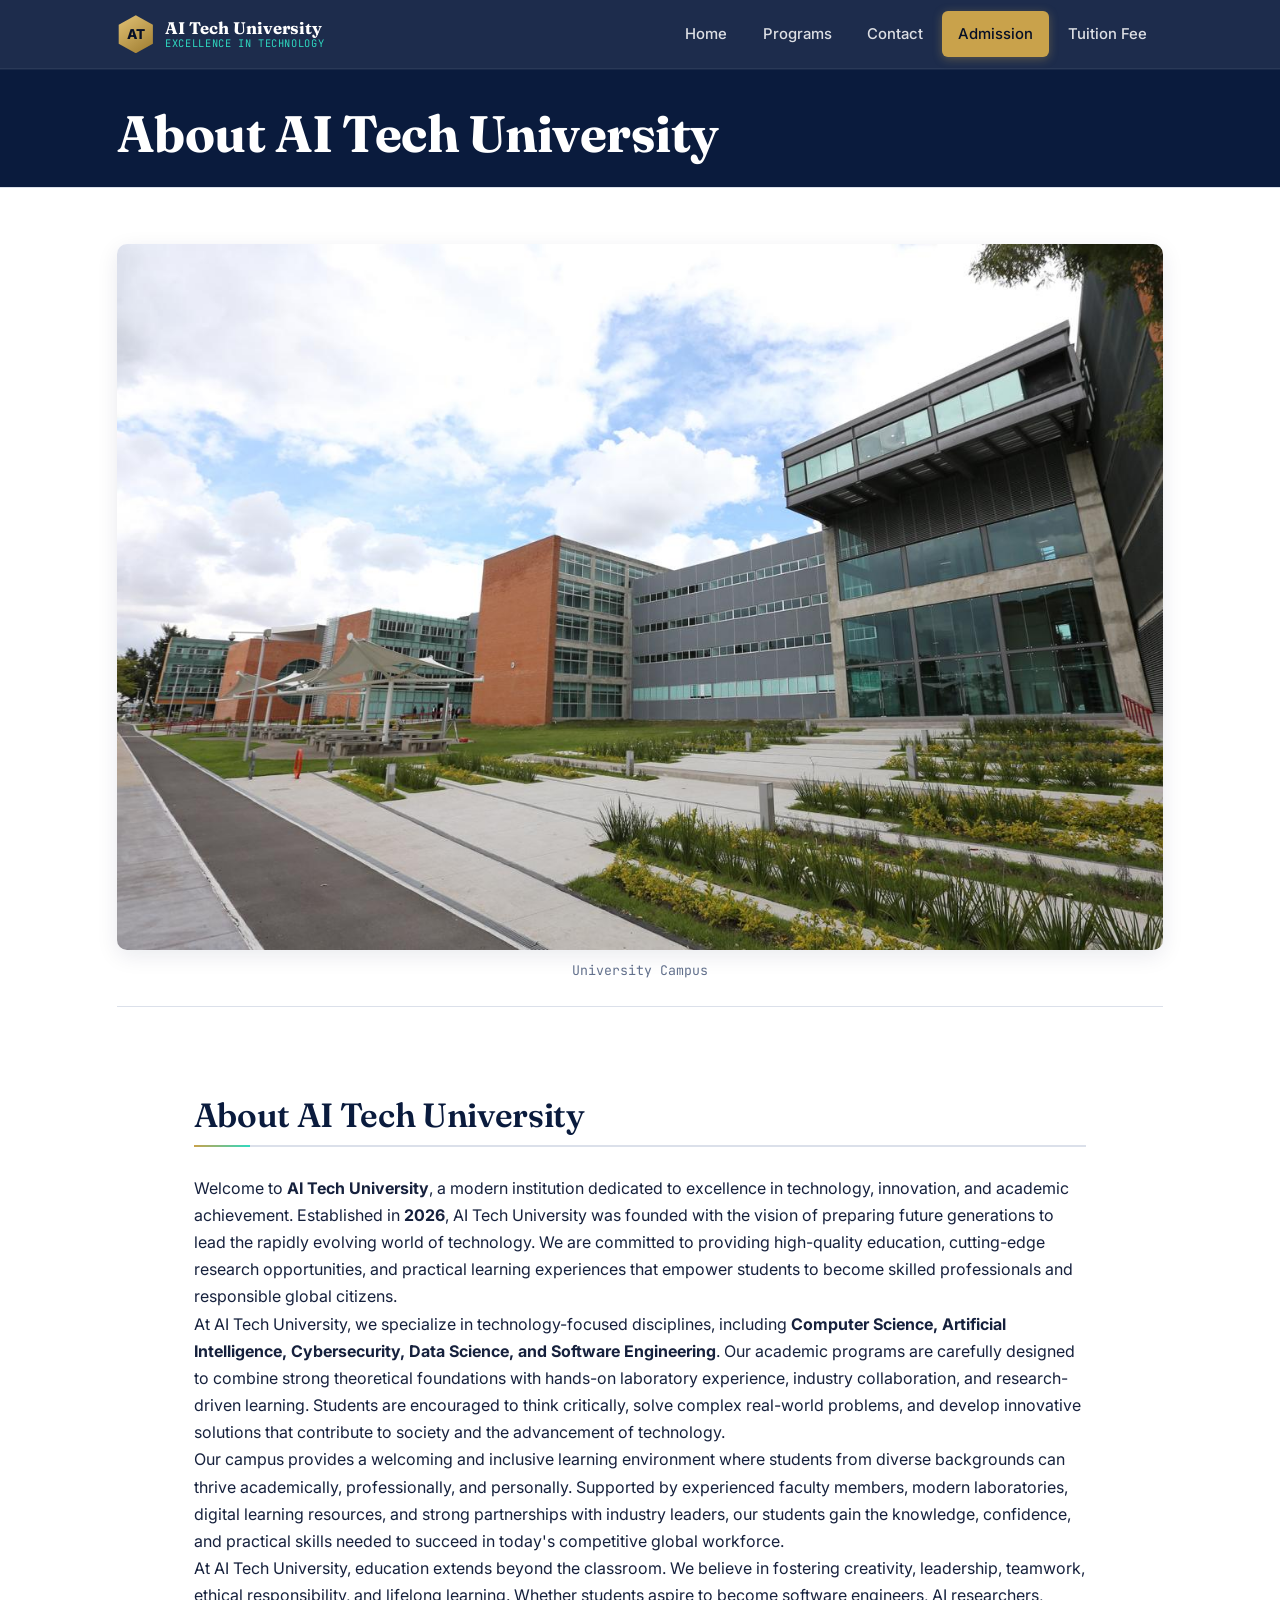
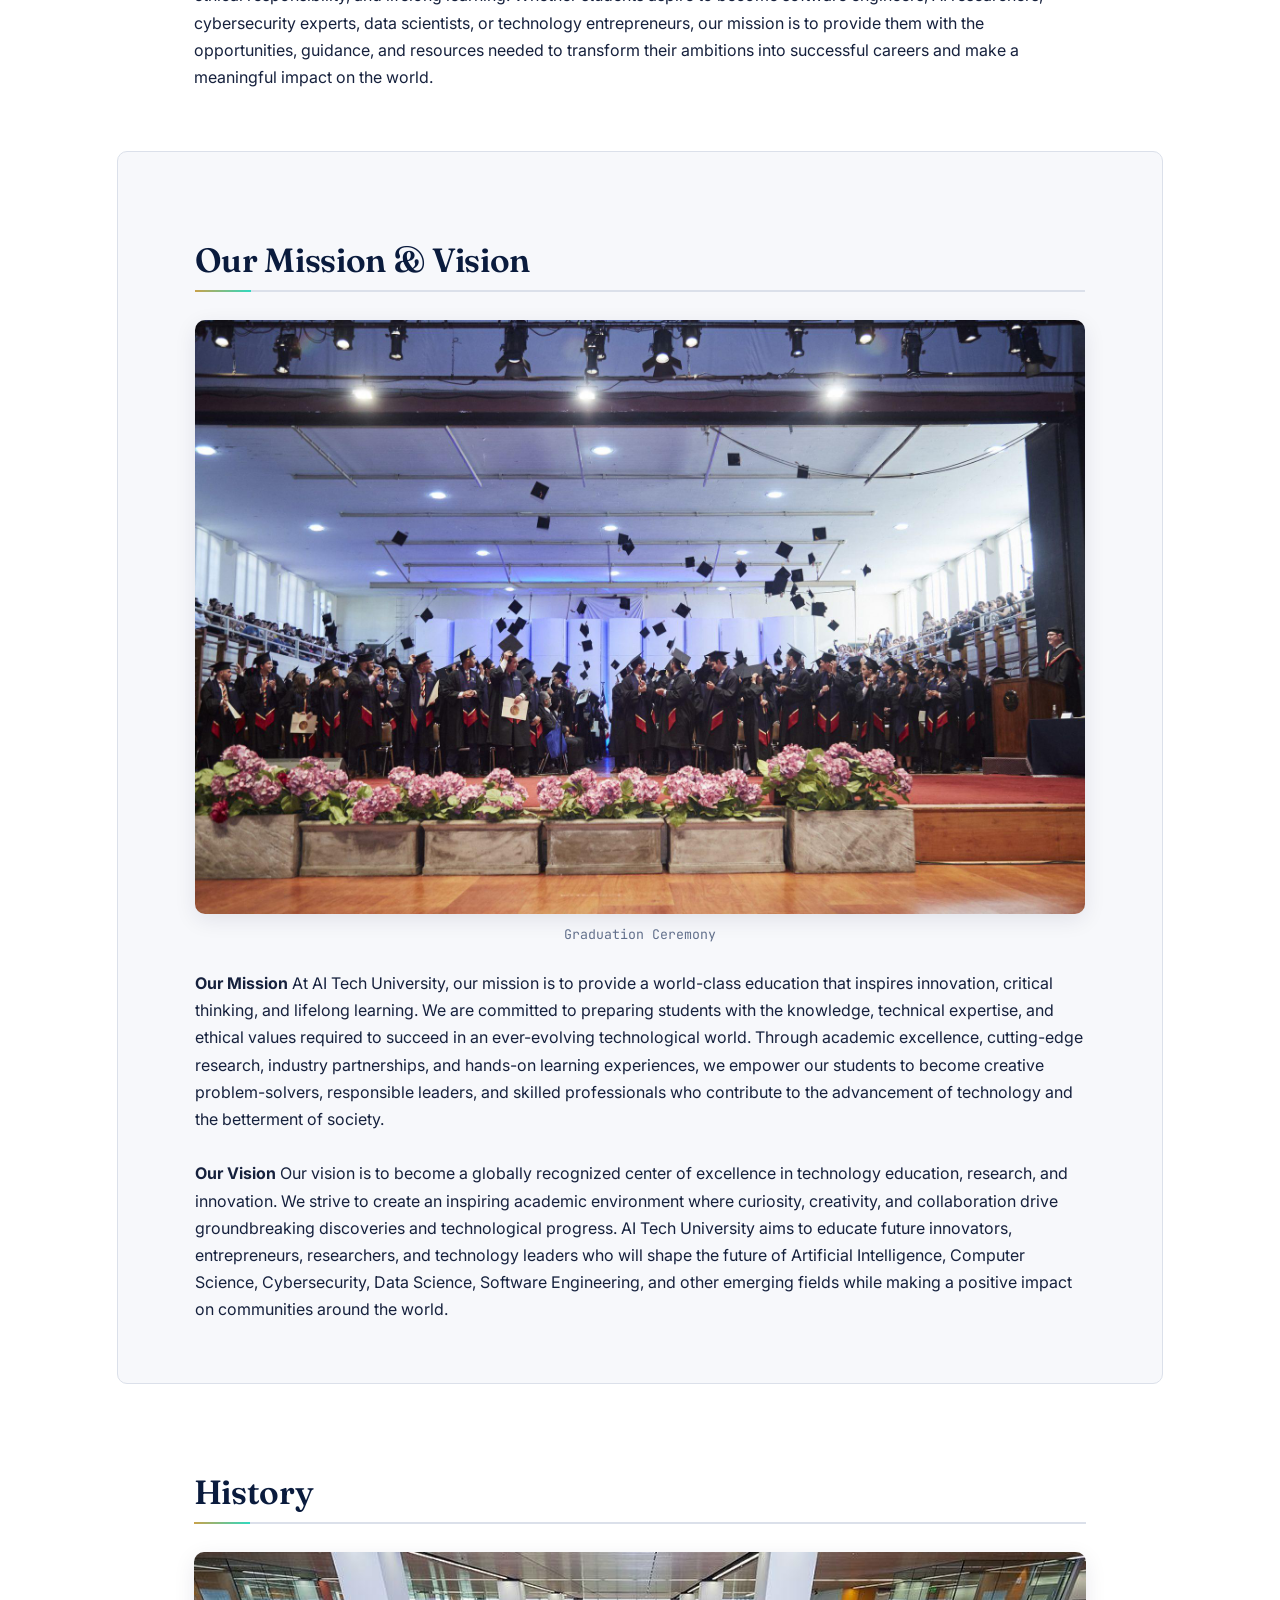
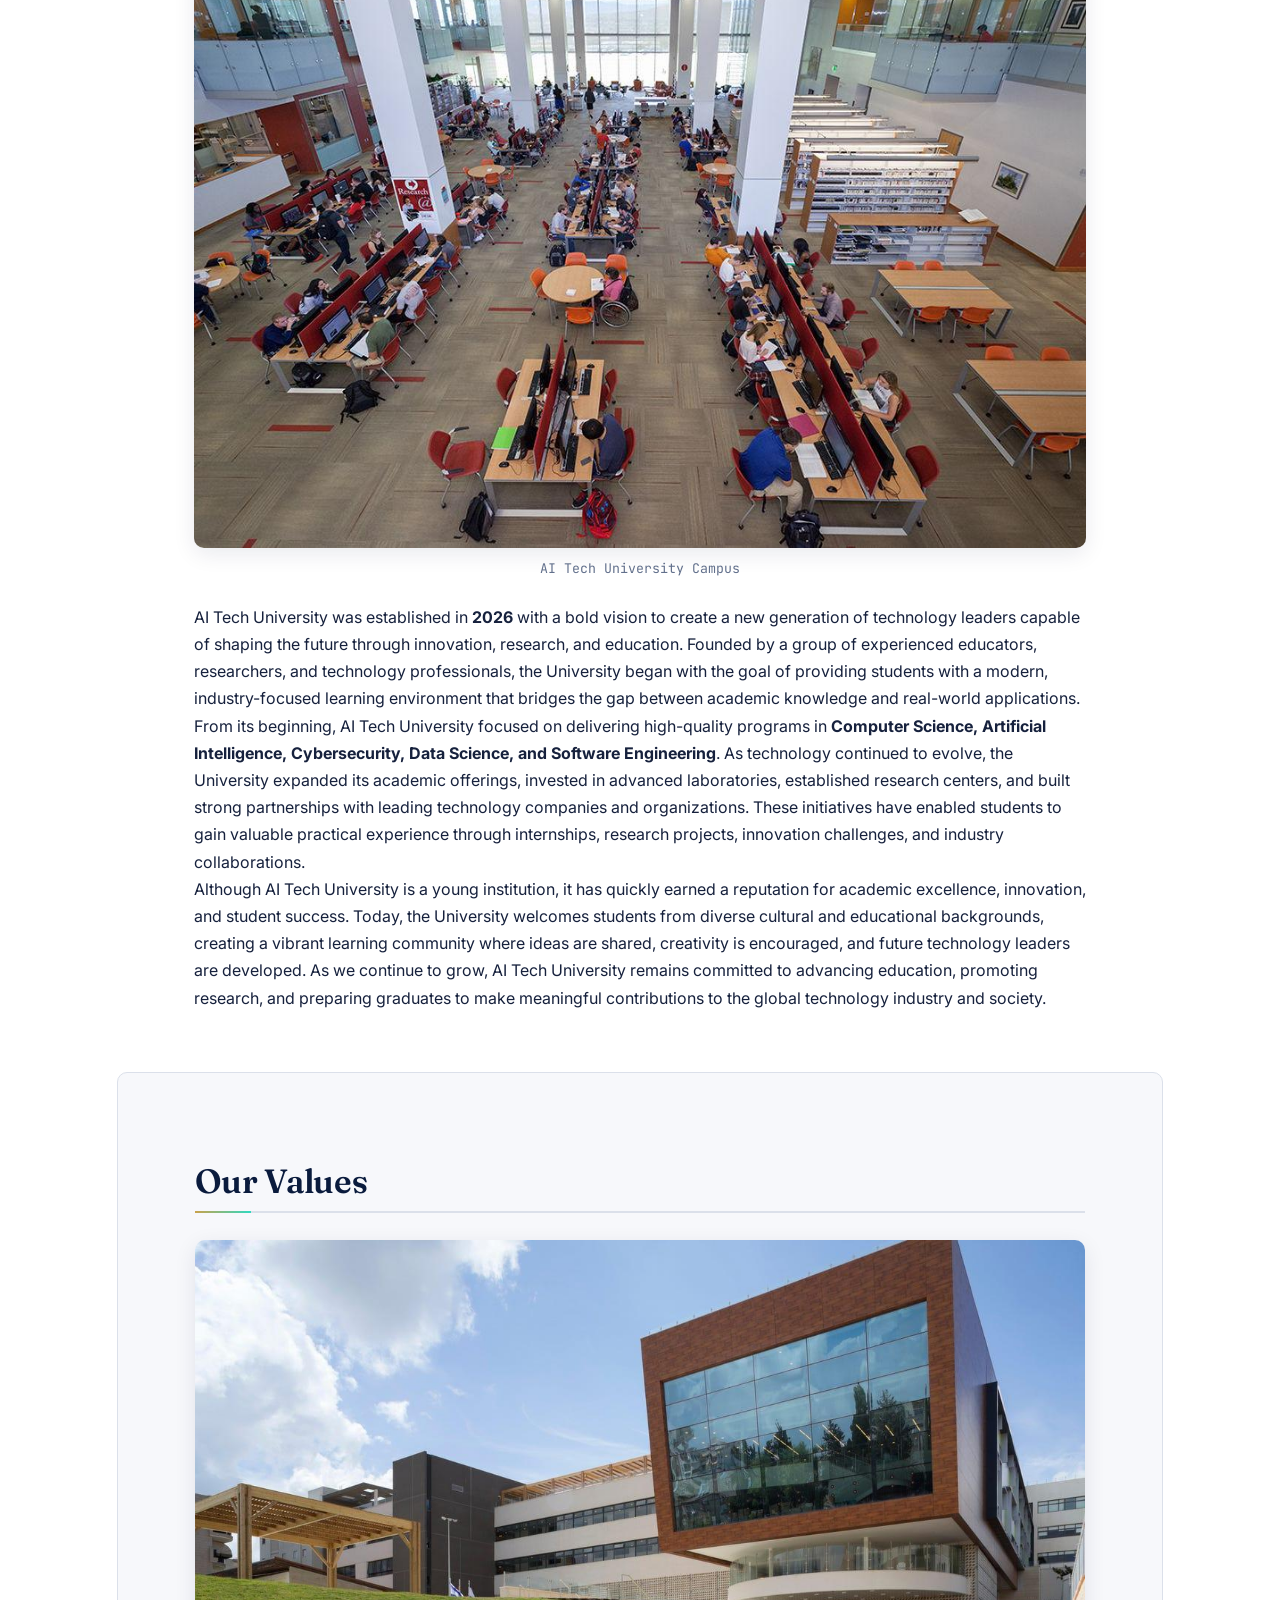
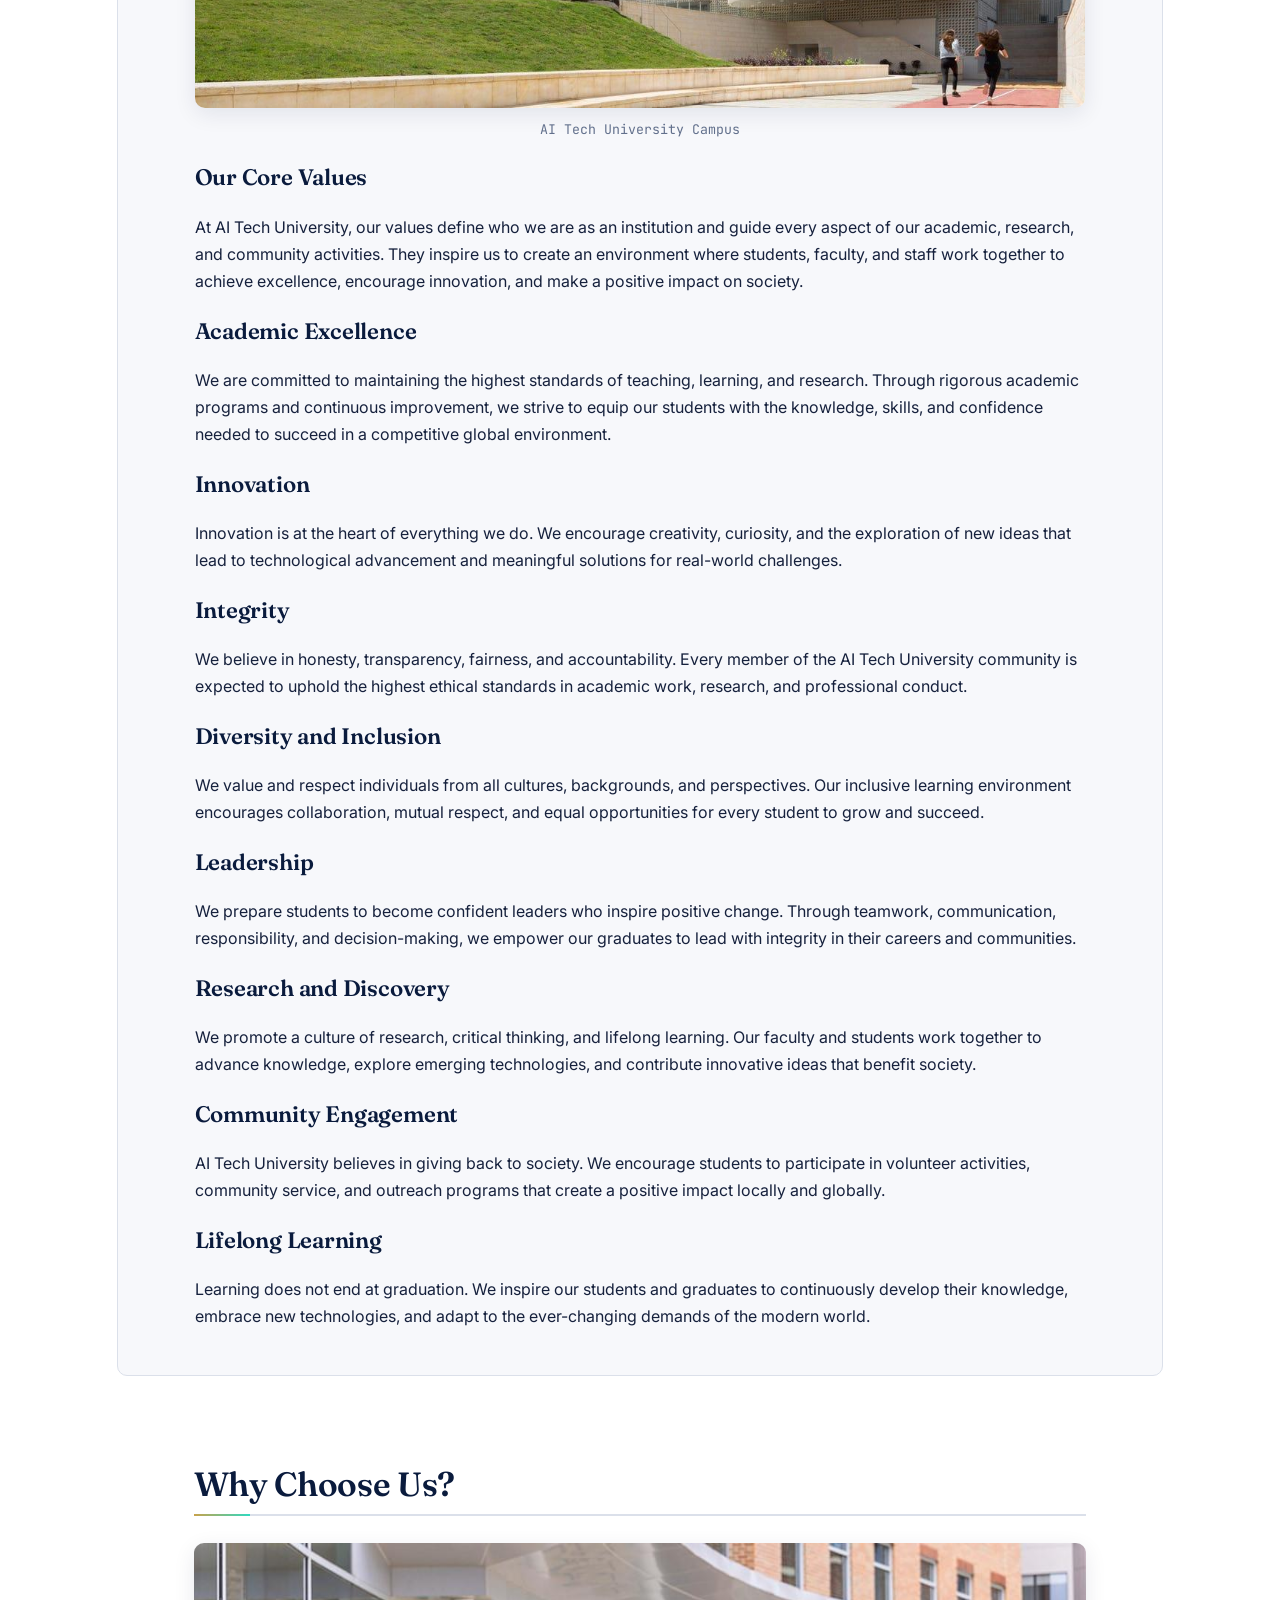
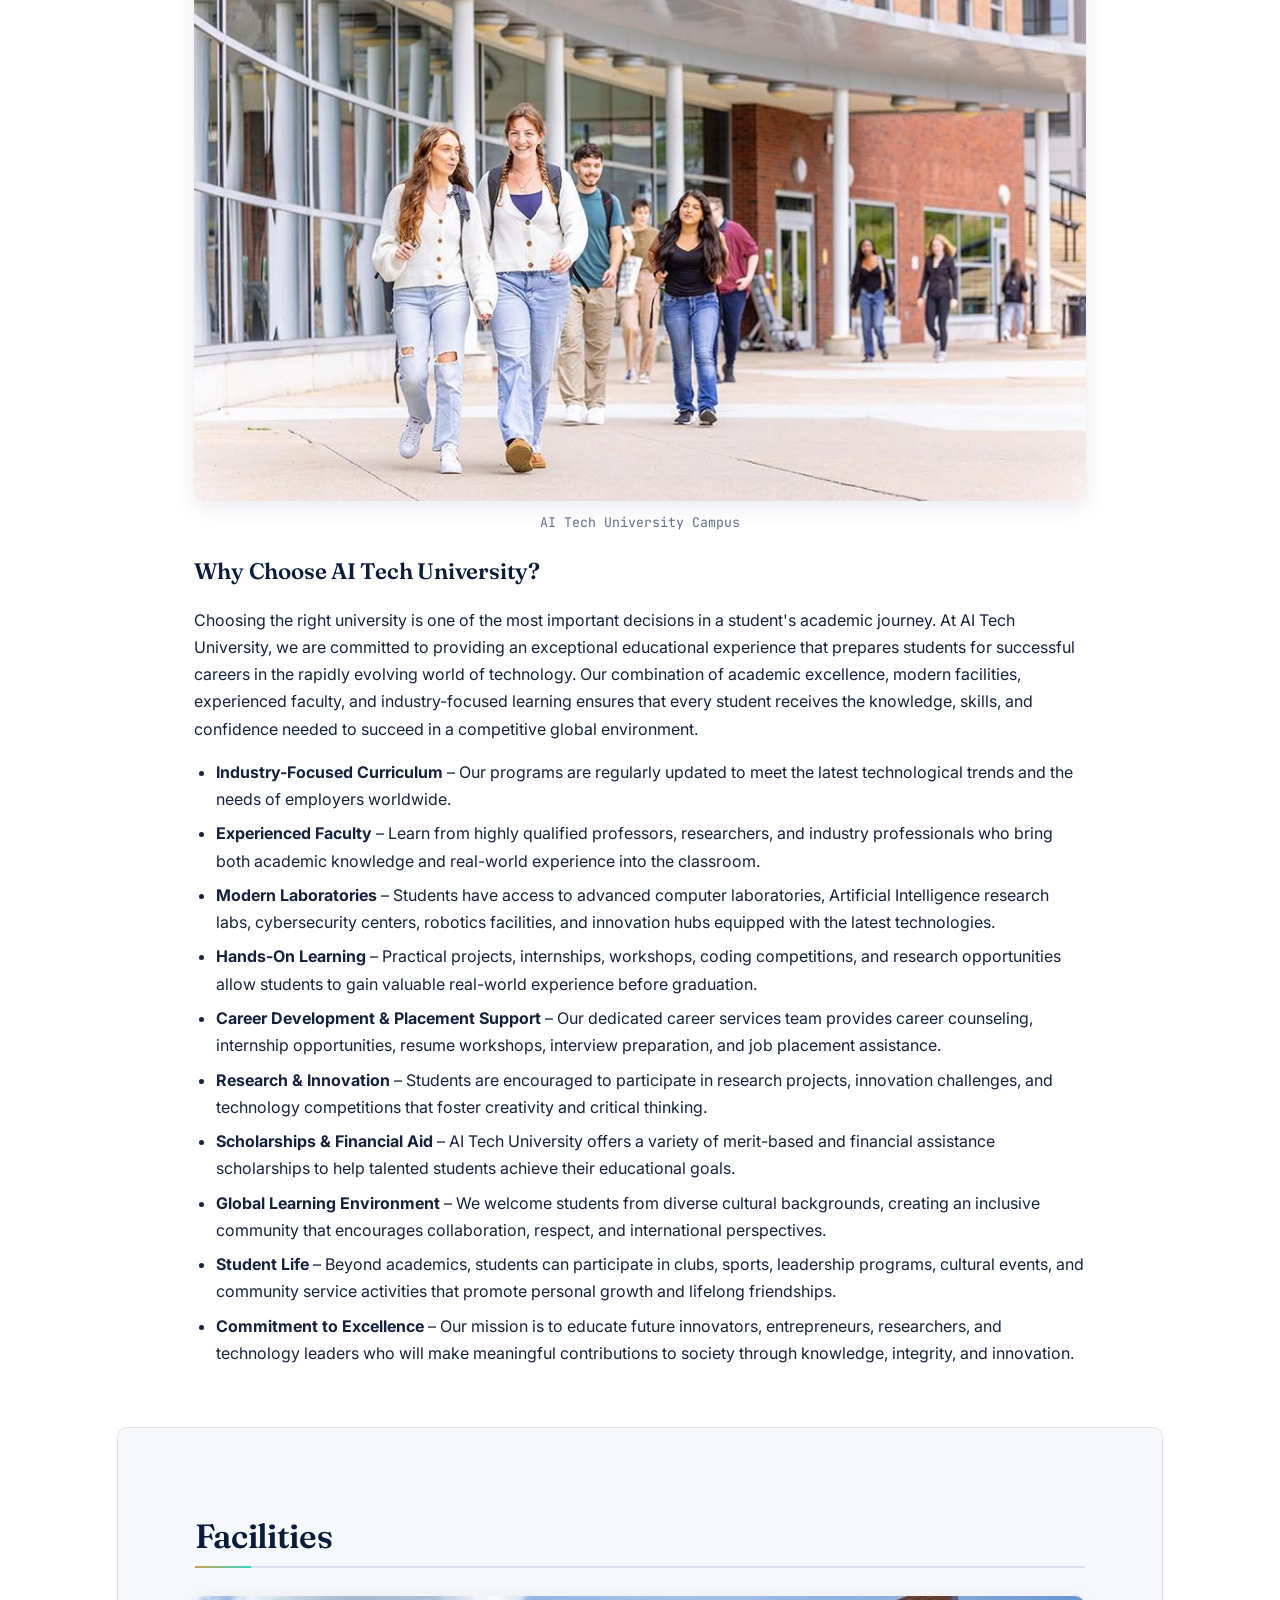
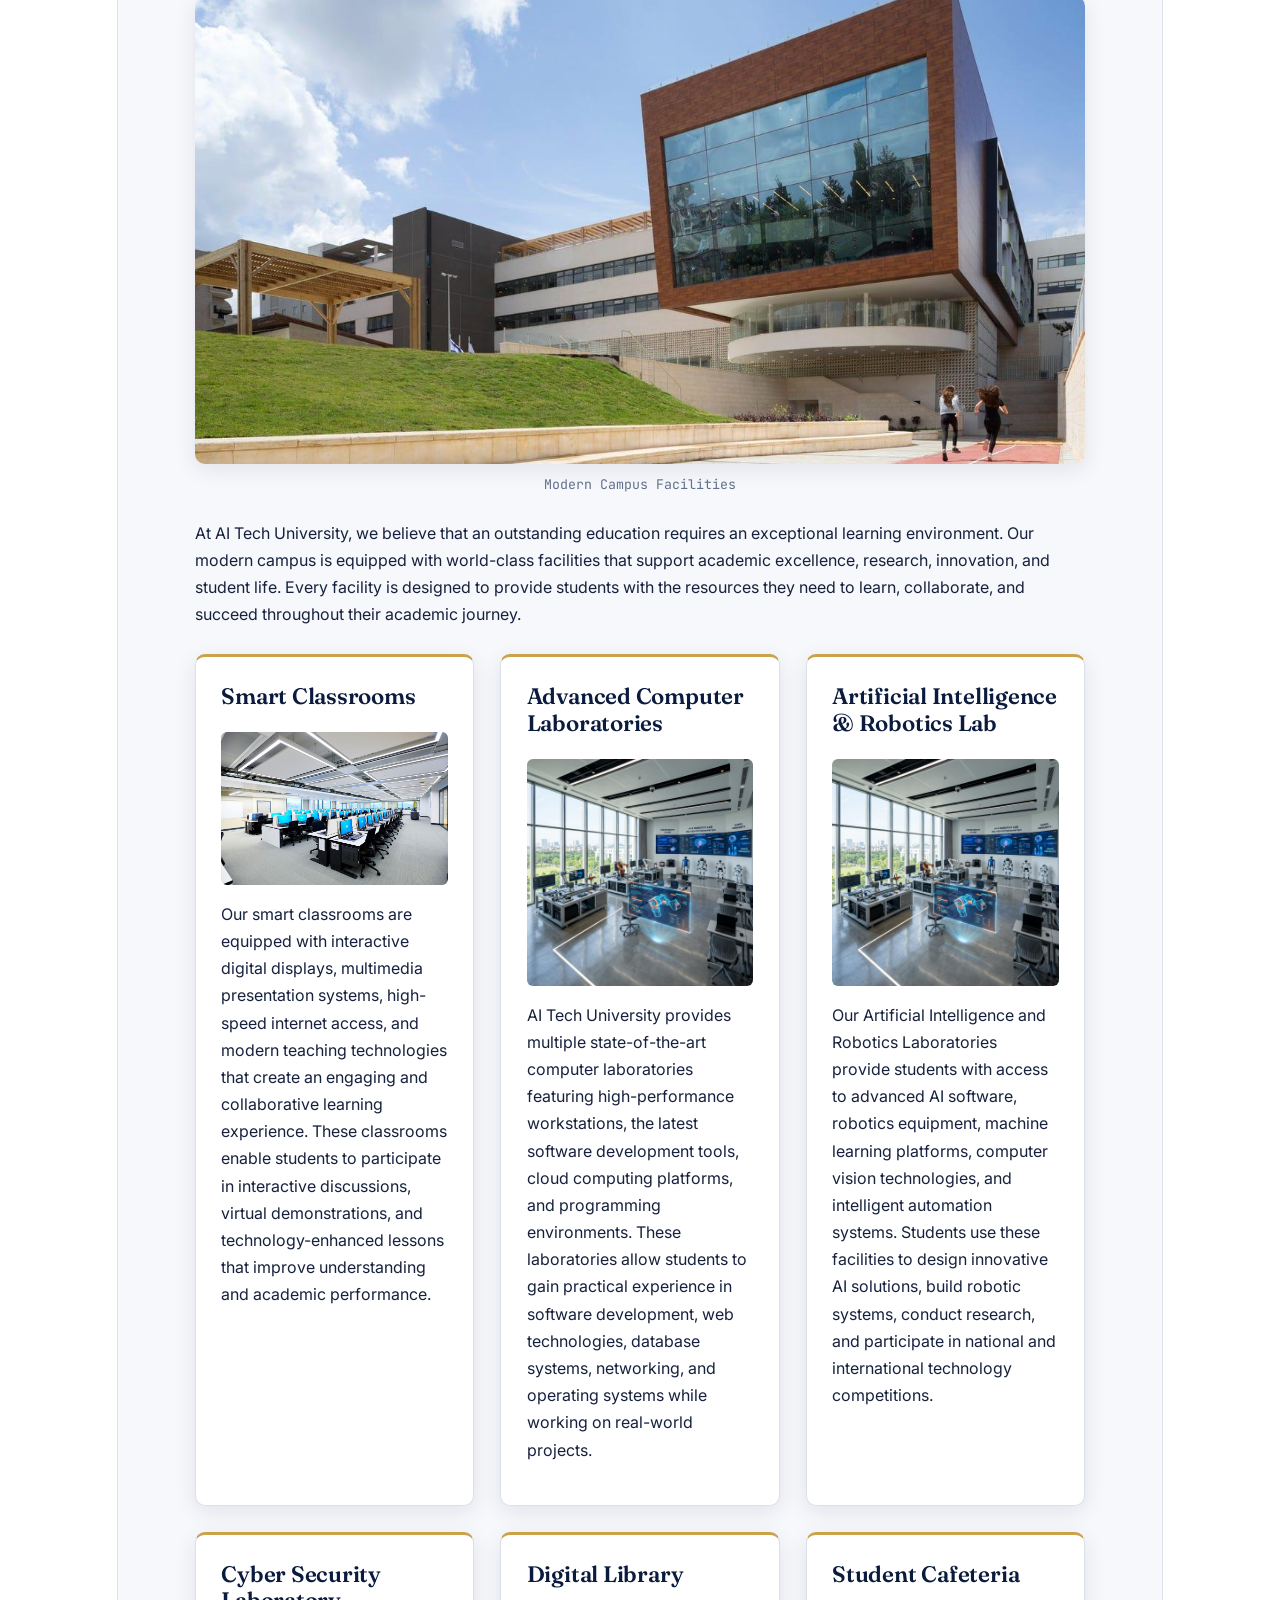
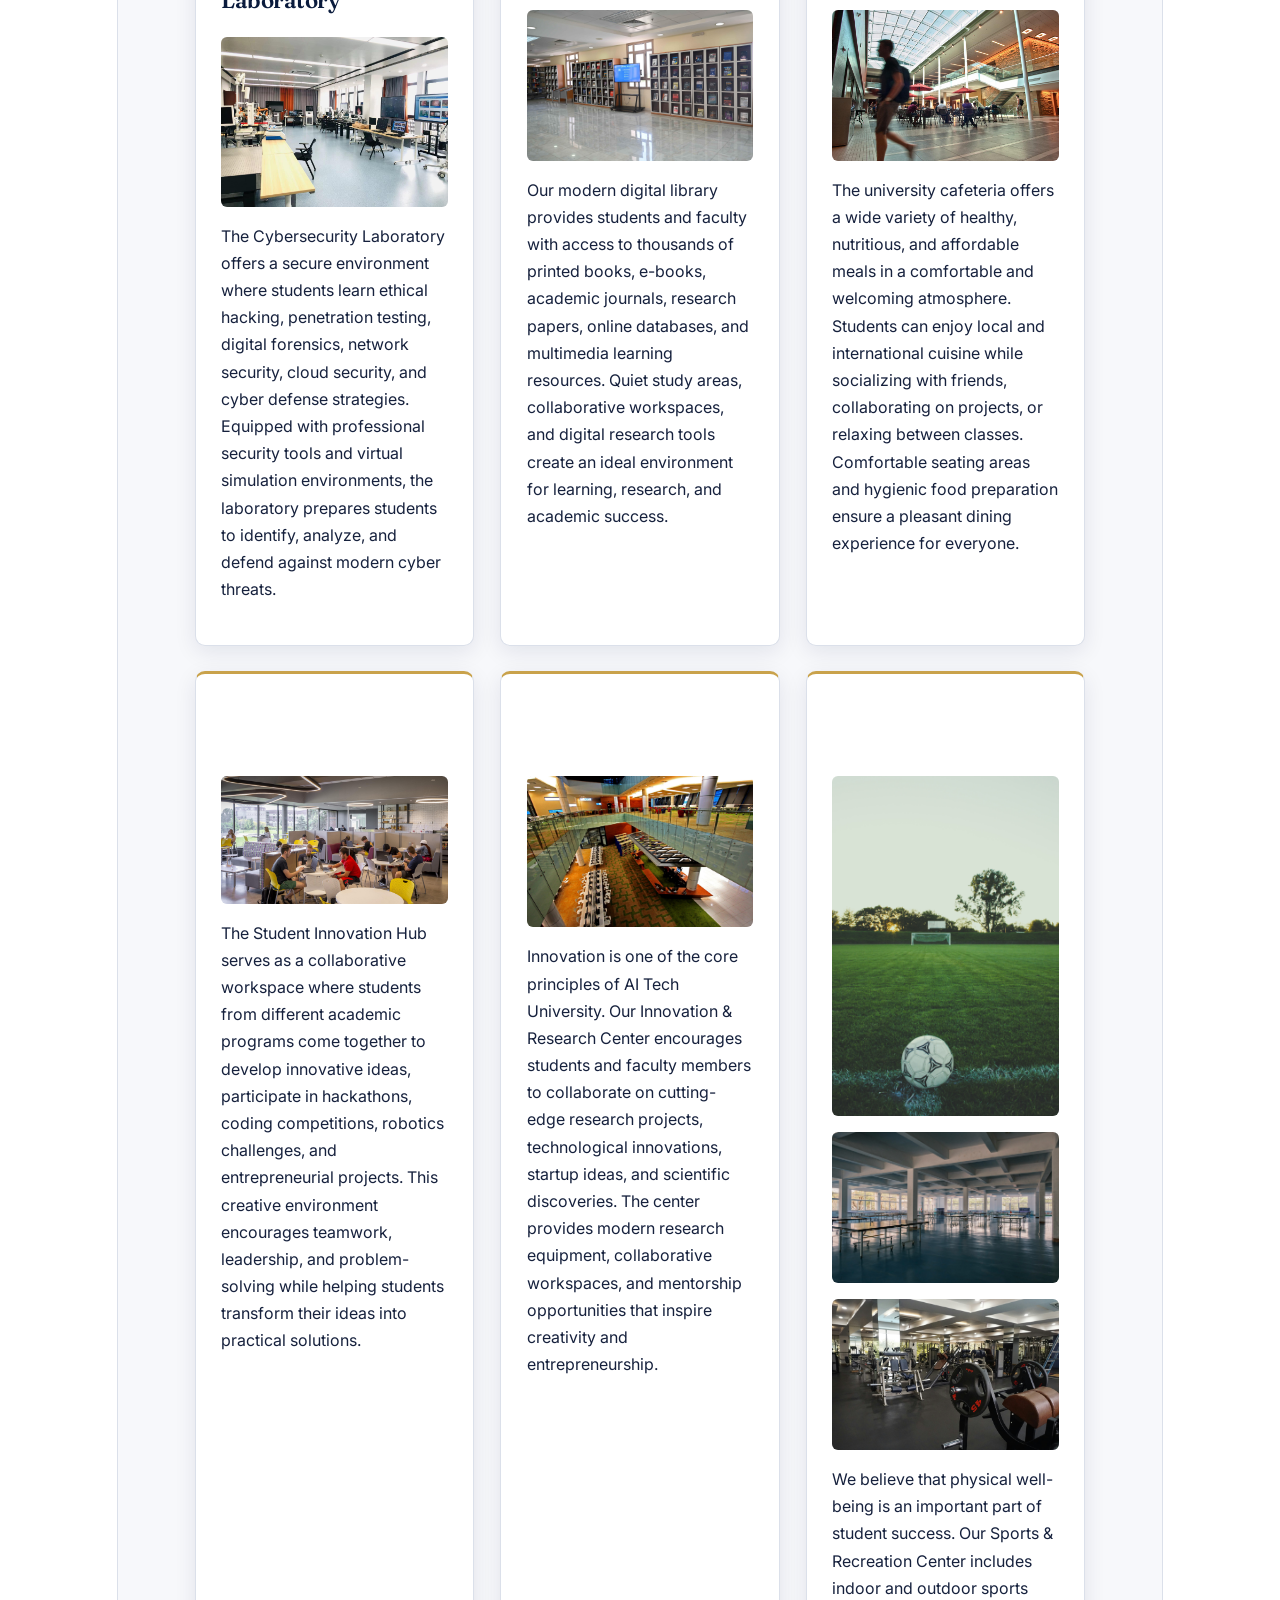
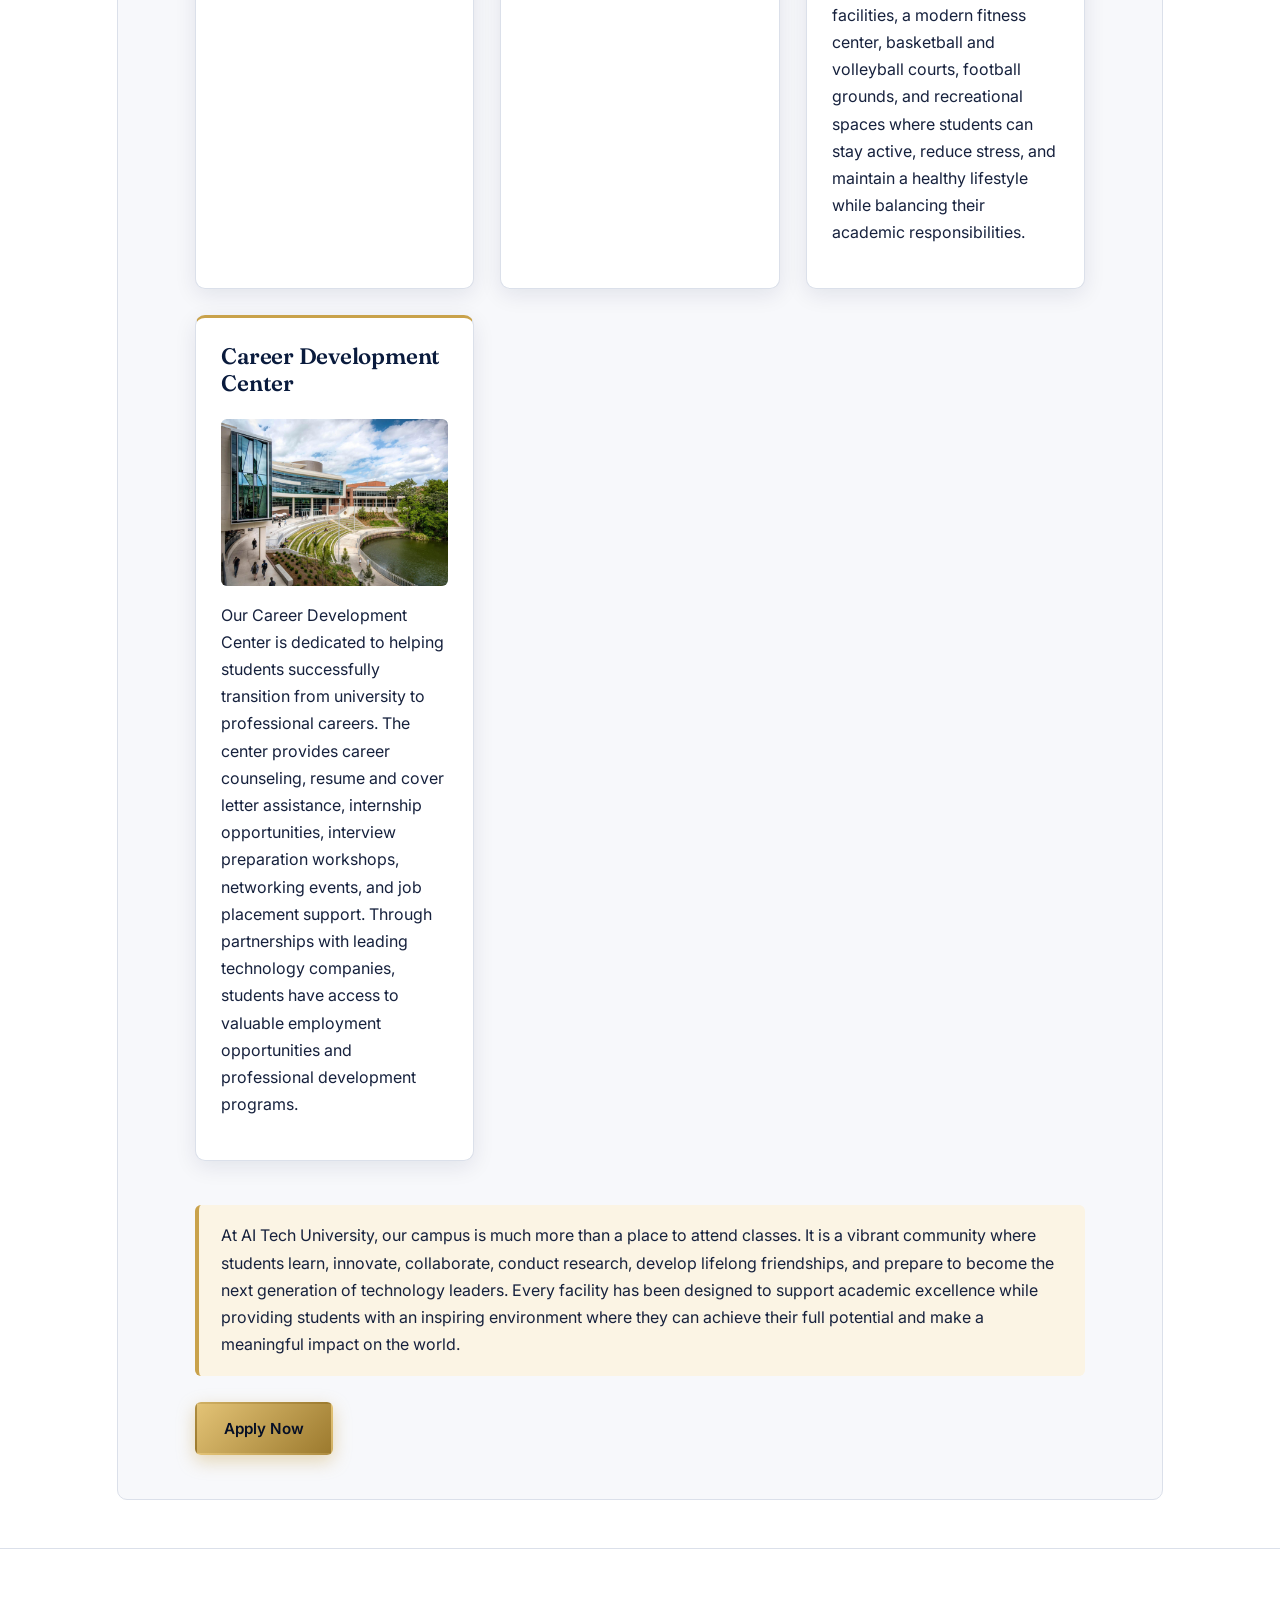
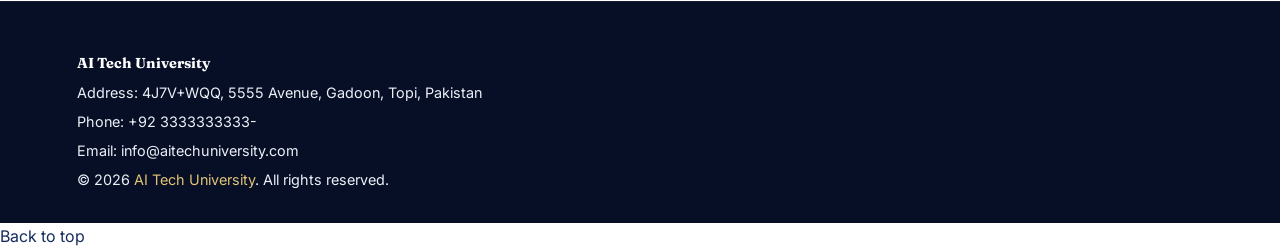
==== commit 33ac8840: "Fix header structure in about.html" ====
--- a/about.html
+++ b/about.html
@@ -9,11 +9,7 @@
     <link rel="preconnect" href="https://fonts.googleapis.com">
 </head>
 <body id="top">
-<header class="site-header">
-    <h1>
-     About AI Tech University
-    </h1>
-    <nav class="navbar">
+     <nav class="navbar">
      <ul class="nav-links">
         <li><a href="index.html">Home</a></li>
         <li><a href="programs.html">Programs</a></li>
@@ -22,6 +18,11 @@
         <li><a href="tuitionfee.html">Tuition Fee</a></li>
     </ul>
     </nav>
+<header class="site-header">
+    <h1>
+     About AI Tech University
+    </h1>
+   
     </header>
     <hr>
     <main>
@@ -248,4 +249,4 @@
     <a href="#top">Back to top</a>
     <script src="script.js"></script>
 </body>
-</html>+</html>
--- a/main.css
+++ b/main.css
@@ -48,6 +48,7 @@
   background: var(--white);
   line-height: 1.7;
   font-size: 16px;
+   overflow:hidden;
   -webkit-font-smoothing: antialiased;
 }
 img { max-width: 100%; height: auto; display: block; }
@@ -98,14 +99,15 @@
     left:0;
     width:100vw;
     height:100vh;
-
+    overflow:hidden;
     display:grid;
     place-items:center;
+   z-index: 99999;
   transition: opacity 0.5s ease, visibility 0.5s ease;
     background:
     radial-gradient(circle at 20% 20%, rgba(47, 217, 192, 0.12), transparent 45%),
     linear-gradient(160deg, var(--navy-dark), var(--navy) 70%);
-    z-index: 99999;
+    
 }
 #loading-screen.hidden { opacity: 0; visibility: hidden; pointer-events: none; }
 .loader { text-align: center; color: var(--white); }
@@ -429,4 +431,4 @@
   html { scroll-behavior: auto; }
   .hero h1, .hero-subtitle, .hero-buttons, .reveal { animation: none !important; transition: none !important; }
   .loader-spinner { animation-duration: 1.6s; }
-} +} 
